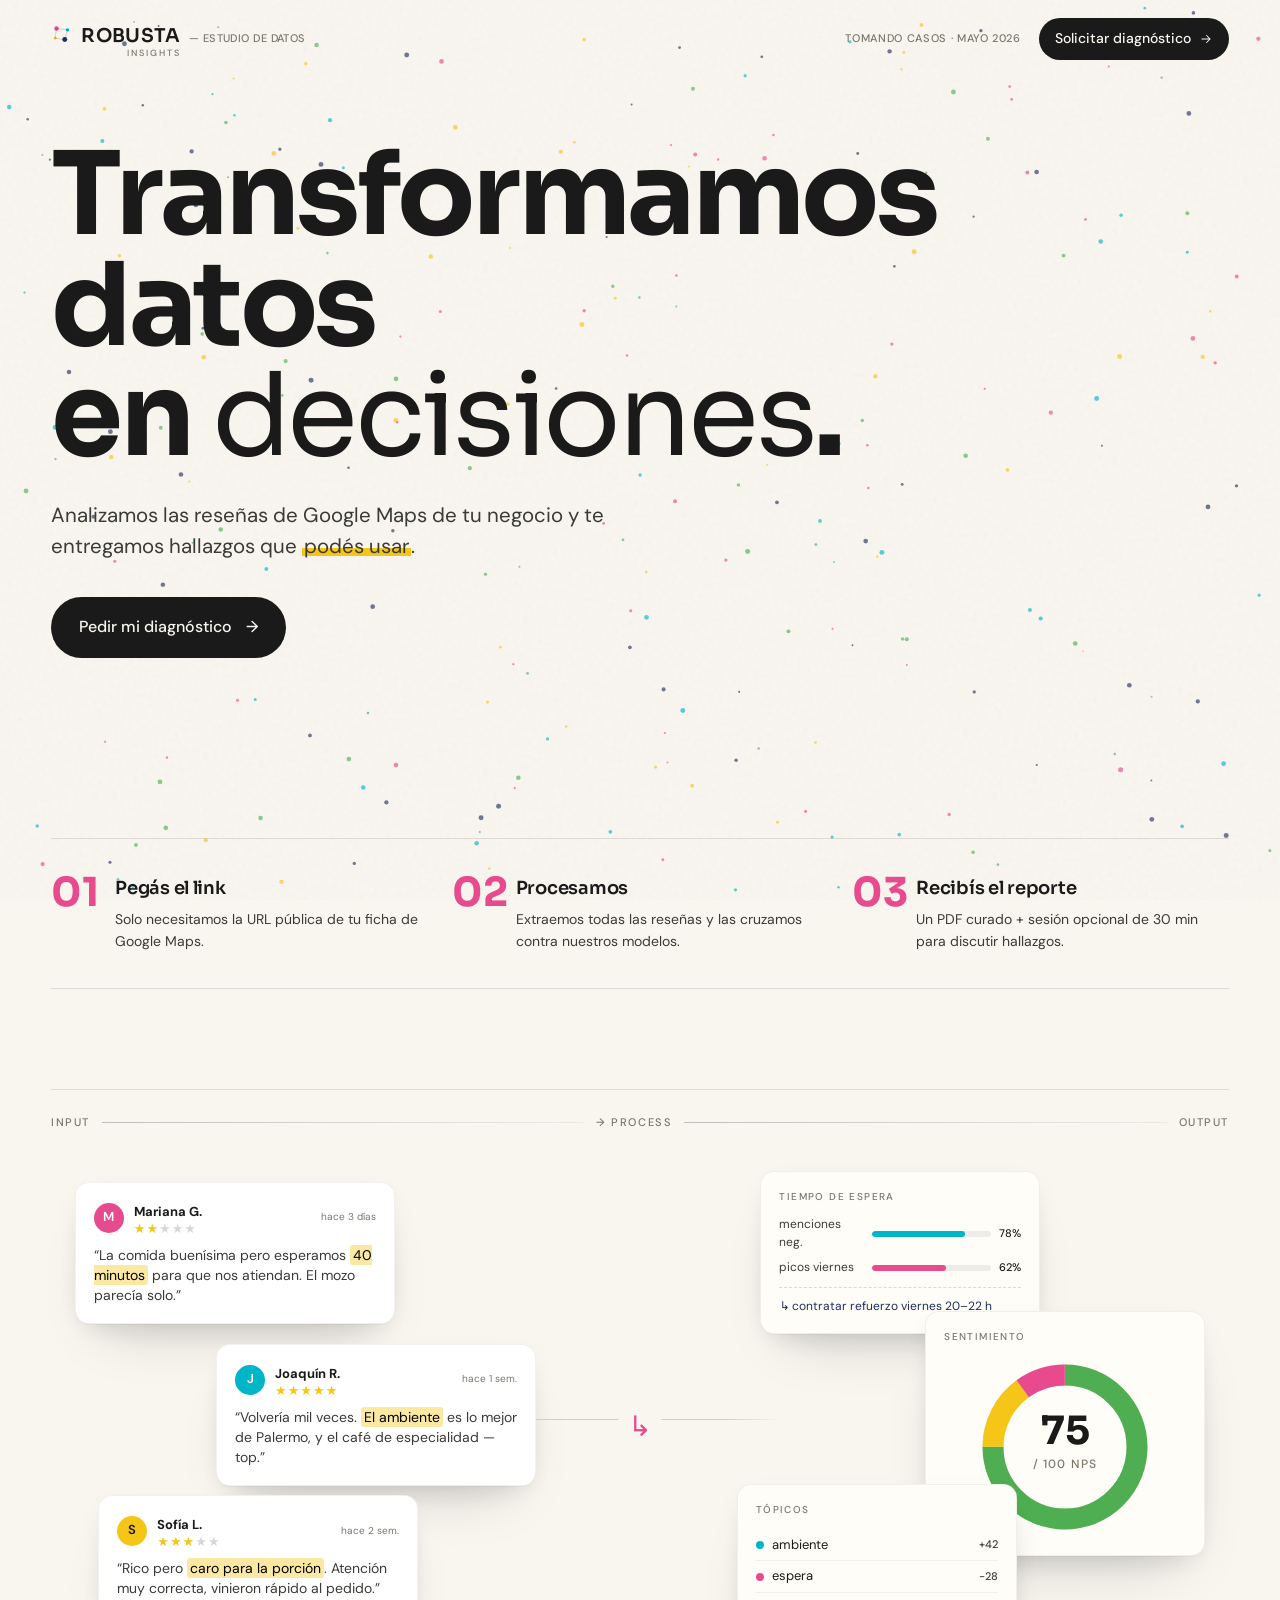
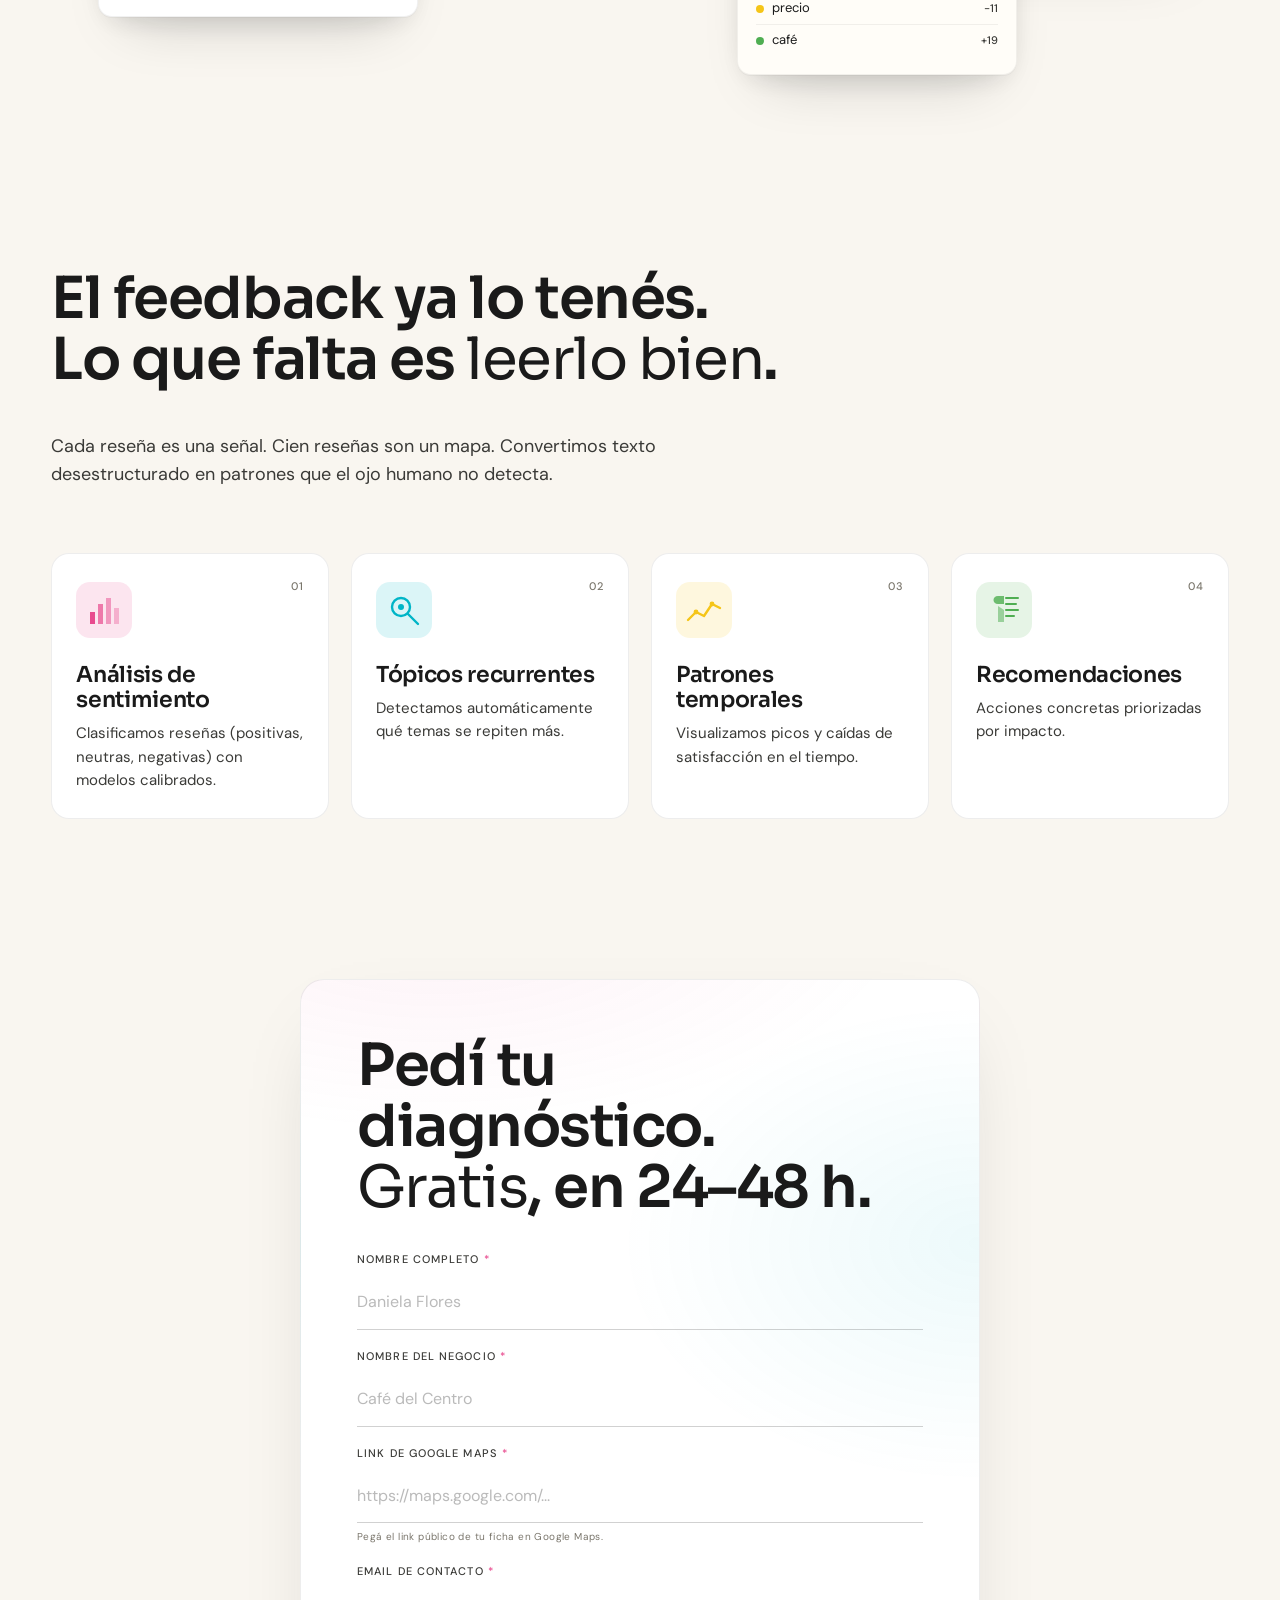
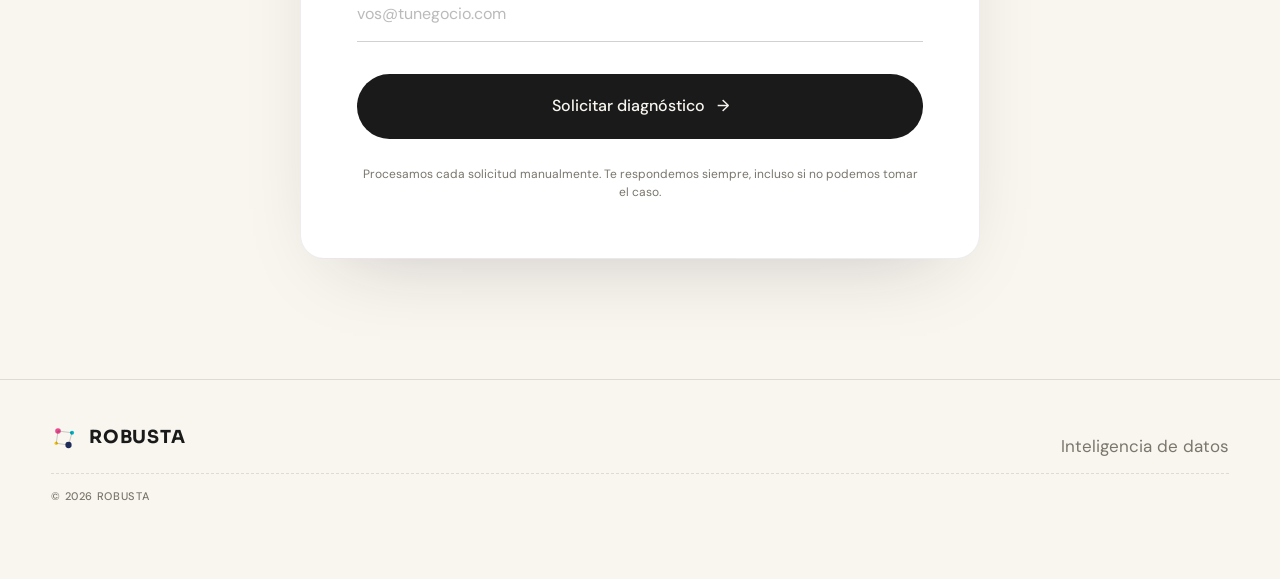
==== index.html @ 54efc69a "Initial commit: ROBUSTA Insights landing page" ====
<!doctype html>
<html lang="es">
<head>
<meta charset="utf-8" />
<meta name="viewport" content="width=device-width,initial-scale=1" />
<title>Diagnóstico de Reputación Digital — ROBUSTA</title>
<meta name="description" content="Analizamos las reseñas de Google Maps de tu negocio y te entregamos un diagnóstico con insights accionables en 24–48 horas." />
<link rel="preconnect" href="https://fonts.googleapis.com">
<link rel="preconnect" href="https://fonts.gstatic.com" crossorigin>
<link href="https://fonts.googleapis.com/css2?family=Sora:wght@400;600;700&family=DM+Sans:wght@400;500&display=swap" rel="stylesheet">
<link rel="stylesheet" href="styles.css" />
</head>
<body>

<canvas id="graph" aria-hidden="true"></canvas>
<div class="grain" aria-hidden="true"></div>

<header class="nav" id="nav">
  <a href="#top" class="brand" aria-label="ROBUSTA">
    <svg viewBox="0 0 32 32" width="22" height="22" aria-hidden="true">
      <circle cx="8" cy="8" r="3.2" fill="#E84A8E"/>
      <circle cx="24" cy="10" r="2.4" fill="#00B5C7"/>
      <circle cx="20" cy="24" r="3.6" fill="#1F2D5C"/>
      <circle cx="6" cy="22" r="2" fill="#F5C518"/>
      <path d="M8 8 L24 10 L20 24 L6 22 Z" stroke="#1A1A1A" stroke-width=".6" fill="none" opacity=".4"/>
    </svg>
    <span class="brand-name">
      ROBUSTA
      <small class="brand-sub">Insights</small>
    </span>
    <em>— estudio de datos</em>
  </a>
  <nav class="nav-meta">
    <span class="muted">Tomando casos · mayo 2026</span>
    <a href="#solicitar" class="cta-pill">
      Solicitar diagnóstico
      <svg width="14" height="14" viewBox="0 0 24 24" fill="none"><path d="M5 12h14M13 6l6 6-6 6" stroke="currentColor" stroke-width="1.8" stroke-linecap="round" stroke-linejoin="round"/></svg>
    </a>
  </nav>
</header>

<main id="top">

  <!-- HERO -->
  <section class="hero">
    <h1 class="display">
      Transformamos datos<br/>en <em>decisiones</em>.
    </h1>

    <p class="lede">
      Analizamos las reseñas de Google Maps de tu negocio y te entregamos
      hallazgos que <u>podés usar</u>.
    </p>

    <div class="hero-cta">
      <a href="#solicitar" class="btn-primary">
        Pedir mi diagnóstico
        <span class="arrow">→</span>
      </a>
    </div>

  </section>

  <!-- PROCESS LINE (moved up: explain simplicity first) -->
  <section class="process" id="como">
    <ol>
      <li>
        <span class="step-num">01</span>
        <h4>Pegás el link</h4>
        <p>Solo necesitamos la URL pública de tu ficha de Google Maps.</p>
      </li>
      <li>
        <span class="step-num">02</span>
        <h4>Procesamos</h4>
        <p>Extraemos todas las reseñas y las cruzamos contra nuestros modelos.</p>
      </li>
      <li>
        <span class="step-num">03</span>
        <h4>Recibís el reporte</h4>
        <p>Un PDF curado + sesión opcional de 30 min para discutir hallazgos.</p>
      </li>
    </ol>
  </section>

  <!-- Stage section (animation, now standalone) -->
  <section class="stage-section">
    <!-- Stage: reviews morphing into charts -->
    <div class="stage" aria-hidden="true">
      <div class="stage-rail">
        <span class="rail-tick">INPUT</span>
        <span class="rail-line"></span>
        <span class="rail-tick">→ PROCESS</span>
        <span class="rail-line"></span>
        <span class="rail-tick">OUTPUT</span>
      </div>

      <div class="stage-inner">
        <!-- Review cards -->
        <article class="review r1">
          <header>
            <span class="avatar" style="background:#E84A8E">M</span>
            <div>
              <strong>Mariana G.</strong>
              <div class="stars" data-rating="2">★★<span>★★★</span></div>
            </div>
            <span class="when">hace 3 días</span>
          </header>
          <p>“La comida buenísima pero esperamos <mark>40 minutos</mark> para que nos atiendan. El mozo parecía solo.”</p>
        </article>

        <article class="review r2">
          <header>
            <span class="avatar" style="background:#00B5C7">J</span>
            <div>
              <strong>Joaquín R.</strong>
              <div class="stars" data-rating="5">★★★★★</div>
            </div>
            <span class="when">hace 1 sem.</span>
          </header>
          <p>“Volvería mil veces. <mark>El ambiente</mark> es lo mejor de Palermo, y el café de especialidad — top.”</p>
        </article>

        <article class="review r3">
          <header>
            <span class="avatar" style="background:#F5C518;color:#1A1A1A">S</span>
            <div>
              <strong>Sofía L.</strong>
              <div class="stars" data-rating="3">★★★<span>★★</span></div>
            </div>
            <span class="when">hace 2 sem.</span>
          </header>
          <p>“Rico pero <mark>caro para la porción</mark>. Atención muy correcta, vinieron rápido al pedido.”</p>
        </article>

        <!-- Insight cards -->
        <article class="insight i1">
          <span class="kicker">tiempo de espera</span>
          <div class="bar-row"><span class="bar-lbl">menciones neg.</span><span class="bar"><i style="--w:78%"></i></span><span class="bar-val">78%</span></div>
          <div class="bar-row"><span class="bar-lbl">picos viernes</span><span class="bar"><i style="--w:62%;background:#E84A8E"></i></span><span class="bar-val">62%</span></div>
          <footer>↳ contratar refuerzo viernes 20–22 h</footer>
        </article>

        <article class="insight i2">
          <span class="kicker">sentimiento</span>
          <svg viewBox="0 0 120 120" class="donut">
            <circle cx="60" cy="60" r="48" fill="none" stroke="#EDE6D6" stroke-width="14"/>
            <circle cx="60" cy="60" r="48" fill="none" stroke="#4FAE52" stroke-width="14" stroke-dasharray="226 301" stroke-dashoffset="0" transform="rotate(-90 60 60)"/>
            <circle cx="60" cy="60" r="48" fill="none" stroke="#F5C518" stroke-width="14" stroke-dasharray="45 301" stroke-dashoffset="-226" transform="rotate(-90 60 60)"/>
            <circle cx="60" cy="60" r="48" fill="none" stroke="#E84A8E" stroke-width="14" stroke-dasharray="30 301" stroke-dashoffset="-271" transform="rotate(-90 60 60)"/>
            <text x="60" y="58" text-anchor="middle" class="donut-num">75</text>
            <text x="60" y="74" text-anchor="middle" class="donut-lbl">/ 100 NPS</text>
          </svg>
        </article>

        <article class="insight i3">
          <span class="kicker">tópicos</span>
          <ul class="topics">
            <li><span class="dot" style="background:#00B5C7"></span>ambiente <b>+42</b></li>
            <li><span class="dot" style="background:#E84A8E"></span>espera <b>−28</b></li>
            <li><span class="dot" style="background:#F5C518"></span>precio <b>−11</b></li>
            <li><span class="dot" style="background:#4FAE52"></span>café <b>+19</b></li>
          </ul>
        </article>
      </div>
    </div>
  </section>

  <!-- VALUE -->
  <section class="value">
    <div class="section-head">
      <h2 class="display sm geo">El feedback ya lo tenés.<br/>Lo que falta es <em>leerlo bien</em>.</h2>
      <p>
        Cada reseña es una señal. Cien reseñas son un mapa. Convertimos texto
        desestructurado en patrones que el ojo humano no detecta.
      </p>
    </div>

    <div class="cards">
      <article class="card" style="--accent:#E84A8E">
        <div class="card-icon">
          <svg viewBox="0 0 40 40" width="40" height="40"><rect x="6" y="22" width="5" height="12" fill="currentColor"/><rect x="14" y="14" width="5" height="20" fill="currentColor" opacity=".7"/><rect x="22" y="8" width="5" height="26" fill="currentColor" opacity=".5"/><rect x="30" y="18" width="5" height="16" fill="currentColor" opacity=".35"/></svg>
        </div>
        <span class="card-num">01</span>
        <h3>Análisis de sentimiento</h3>
        <p>Clasificamos reseñas (positivas, neutras, negativas) con modelos calibrados.</p>
      </article>

      <article class="card" style="--accent:#00B5C7">
        <div class="card-icon">
          <svg viewBox="0 0 40 40" width="40" height="40"><circle cx="17" cy="17" r="9" fill="none" stroke="currentColor" stroke-width="2.4"/><path d="M24 24 L34 34" stroke="currentColor" stroke-width="2.4" stroke-linecap="round"/><circle cx="17" cy="17" r="3" fill="currentColor"/></svg>
        </div>
        <span class="card-num">02</span>
        <h3>Tópicos recurrentes</h3>
        <p>Detectamos automáticamente qué temas se repiten más.</p>
      </article>

      <article class="card" style="--accent:#F5C518">
        <div class="card-icon">
          <svg viewBox="0 0 40 40" width="40" height="40"><path d="M4 30 L12 22 L20 26 L28 14 L36 18" fill="none" stroke="currentColor" stroke-width="2.4" stroke-linecap="round" stroke-linejoin="round"/><circle cx="12" cy="22" r="2.4" fill="currentColor"/><circle cx="28" cy="14" r="2.4" fill="currentColor"/></svg>
        </div>
        <span class="card-num">03</span>
        <h3>Patrones temporales</h3>
        <p>Visualizamos picos y caídas de satisfacción en el tiempo.</p>
      </article>

      <article class="card" style="--accent:#4FAE52">
        <div class="card-icon">
          <svg viewBox="0 0 40 40" width="40" height="40"><path d="M14 6 C8 6 8 14 14 14 L20 14 L20 6 Z" fill="currentColor" opacity=".8"/><path d="M14 16 L20 20 L20 32 L14 32 Z" fill="currentColor" opacity=".5"/><path d="M22 8 L34 8 M22 14 L32 14 M22 20 L34 20 M22 26 L30 26" stroke="currentColor" stroke-width="2" stroke-linecap="round"/></svg>
        </div>
        <span class="card-num">04</span>
        <h3>Recomendaciones</h3>
        <p>Acciones concretas priorizadas por impacto.</p>
      </article>
    </div>
  </section>

  <!-- FORM -->
  <section class="form-section" id="solicitar">
    <div class="form-wrap">
      <header class="form-header">
        <h2 class="display sm geo">Pedí tu diagnóstico.<br/><em>Gratis</em>, en 24–48 h.</h2>
      </header>

      <form id="lead-form" class="form" novalidate>
        <div class="field">
          <label for="nombre">Nombre completo <span>*</span></label>
          <input id="nombre" name="nombre" type="text" required autocomplete="name" placeholder="Daniela Flores" />
        </div>

        <div class="field">
          <label for="negocio">Nombre del negocio <span>*</span></label>
          <input id="negocio" name="negocio" type="text" required placeholder="Café del Centro" />
        </div>

        <div class="field">
          <label for="link">Link de Google Maps <span>*</span></label>
          <input id="link" name="link" type="url" required placeholder="https://maps.google.com/..." pattern=".*(maps\.google\.com|goo\.gl/maps|maps\.app\.goo\.gl).*" />
          <small class="hint">Pegá el link público de tu ficha en Google Maps.</small>
        </div>

        <div class="field">
          <label for="email">Email de contacto <span>*</span></label>
          <input id="email" name="email" type="email" required autocomplete="email" placeholder="vos@tunegocio.com" />
        </div>

        <button type="submit" class="btn-submit">
          <span class="btn-label">Solicitar diagnóstico</span>
          <span class="btn-spinner" aria-hidden="true"></span>
          <span class="btn-arrow">→</span>
        </button>
        <p class="form-foot">Procesamos cada solicitud manualmente. Te respondemos siempre, incluso si no podemos tomar el caso.</p>
      </form>

      <div class="form-success" hidden>
        <svg viewBox="0 0 64 64" width="56" height="56"><circle cx="32" cy="32" r="28" fill="none" stroke="#4FAE52" stroke-width="2.5"/><path d="M20 33 L29 42 L46 23" fill="none" stroke="#4FAE52" stroke-width="3" stroke-linecap="round" stroke-linejoin="round"/></svg>
        <h3>¡Listo! Recibimos tu solicitud.</h3>
        <p>Te enviaremos el reporte a <strong class="echo-email">—</strong> en 24–48 horas hábiles.</p>
      </div>
    </div>
  </section>

  <footer class="foot">
    <div class="foot-row">
      <span class="brand-foot">
        <svg viewBox="0 0 32 32" width="28" height="28" aria-hidden="true">
          <circle cx="8" cy="8" r="3.2" fill="#E84A8E"/>
          <circle cx="24" cy="10" r="2.4" fill="#00B5C7"/>
          <circle cx="20" cy="24" r="3.6" fill="#1F2D5C"/>
          <circle cx="6" cy="22" r="2" fill="#F5C518"/>
          <path d="M8 8 L24 10 L20 24 L6 22 Z" stroke="#1A1A1A" stroke-width=".6" fill="none" opacity=".4"/>
        </svg>
        <span class="brand-foot-name">ROBUSTA</span>
      </span>
      <span class="muted">Inteligencia de datos</span>
    </div>
    <div class="foot-row sub">
      <span class="muted small">© 2026 ROBUSTA</span>
    </div>
  </footer>
</main>

<script src="graph.js"></script>
<script src="app.js"></script>
</body>
</html>
---- styles.css ----
/* ──────────────────────────────────────────────────────────
   ROBUSTA — Landing
   Aesthetic: editorial dataviz, warm beige, organic nodes
   ────────────────────────────────────────────────────────── */

:root {
  --bg: #F9F6F0;
  --bg-2: #F2EDE0;
  --ink: #1A1A1A;
  --ink-soft: #3A3A37;
  --muted: #7A766C;
  --line: #1A1A1A;
  --paper: #FFFFFF;

  --c-cyan:   #00B5C7;
  --c-magenta:#E84A8E;
  --c-yellow: #F5C518;
  --c-navy:   #1F2D5C;
  --c-green:  #4FAE52;

  --font-display: "Sora", system-ui, sans-serif;
  --font-body: "DM Sans", system-ui, sans-serif;

  --max: 1320px;
  --pad: clamp(20px, 4vw, 56px);
  --r: 14px;
}

* { box-sizing: border-box; }
html, body { margin: 0; padding: 0; }
html { scroll-behavior: smooth; }

body {
  background: var(--bg);
  color: var(--ink);
  font-family: var(--font-body);
  font-size: 17px;
  line-height: 1.55;
  -webkit-font-smoothing: antialiased;
  overflow-x: hidden;
  position: relative;
}

h1, h2, h3, h4 {
  font-family: var(--font-display);
  font-weight: 600;
  letter-spacing: -.015em;
}

p, button, input, label, small {
  font-family: var(--font-body);
}

/* canvas behind everything */
#graph {
  position: fixed; inset: 0;
  width: 100%; height: 100%;
  z-index: 0;
  pointer-events: none;
}

/* subtle paper grain */
.grain {
  position: fixed; inset: 0;
  pointer-events: none;
  z-index: 1;
  opacity: .055;
  mix-blend-mode: multiply;
  background-image: url("data:image/svg+xml;utf8,<svg viewBox='0 0 200 200' xmlns='http://www.w3.org/2000/svg'><filter id='n'><feTurbulence type='fractalNoise' baseFrequency='.9' numOctaves='2' stitchTiles='stitch'/></filter><rect width='100%25' height='100%25' filter='url(%23n)'/></svg>");
}

main { position: relative; z-index: 2; }

::selection { background: var(--c-yellow); color: var(--ink); }

/* ── NAV ─────────────────────────────────────────────── */
.nav {
  position: fixed; top: 0; left: 0; right: 0;
  z-index: 50;
  padding: 18px var(--pad);
  display: flex; align-items: center; justify-content: space-between;
  gap: 24px;
  transition: background .35s ease, backdrop-filter .35s ease, border-color .35s ease;
  border-bottom: 1px solid transparent;
}
.nav.scrolled {
  background: rgba(249, 246, 240, .72);
  backdrop-filter: blur(14px) saturate(140%);
  -webkit-backdrop-filter: blur(14px) saturate(140%);
  border-bottom-color: rgba(26,26,26,.08);
}
.brand {
  display: inline-flex; align-items: baseline; gap: 8px;
  text-decoration: none; color: var(--ink);
  font-family: var(--font-display);
  font-weight: 600;
  font-size: 19px;
  letter-spacing: .02em;
}
.brand svg { transform: translateY(3px); }
.brand-name {
  display: inline-flex;
  flex-direction: column;
  align-items: flex-end;
  line-height: 1;
}
.brand-sub {
  font-family: var(--font-body);
  font-weight: 500;
  font-size: 9px;
  letter-spacing: .22em;
  text-transform: uppercase;
  color: var(--muted);
  margin-top: 3px;
}
.brand em {
  font-family: var(--font-body);
  font-style: normal;
  font-weight: 500;
  font-size: 11px;
  color: var(--muted);
  letter-spacing: .04em;
  text-transform: uppercase;
}
.brand em { display: none; }
@media (min-width: 720px) { .brand em { display: inline; } }

.nav-meta { display: inline-flex; align-items: center; gap: 18px; }
.nav-meta .muted { font-family: var(--font-body); font-weight: 500; font-size: 11px; letter-spacing: .06em; text-transform: uppercase; color: var(--muted); }
.dot-live {
  display: inline-block; width: 7px; height: 7px; border-radius: 50%;
  background: var(--c-green);
  box-shadow: 0 0 0 0 rgba(79,174,82,.6);
  animation: pulse 2.2s ease-out infinite;
}
@keyframes pulse {
  0% { box-shadow: 0 0 0 0 rgba(79,174,82,.55); }
  70% { box-shadow: 0 0 0 8px rgba(79,174,82,0); }
  100% { box-shadow: 0 0 0 0 rgba(79,174,82,0); }
}
.nav-meta .muted:not(.small) { display: none; }
@media (min-width: 880px) { .nav-meta .muted:not(.small) { display: inline; } }

.cta-pill {
  display: inline-flex; align-items: center; gap: 8px;
  background: var(--ink);
  color: var(--bg);
  text-decoration: none;
  padding: 10px 16px;
  border-radius: 999px;
  font-size: 14px;
  font-weight: 500;
  transition: transform .2s ease, background .2s ease;
}
.cta-pill:hover { background: var(--c-navy); transform: translateY(-1px); }

/* ── HERO ────────────────────────────────────────────── */
.hero {
  max-width: var(--max);
  margin: 0 auto;
  padding: 140px var(--pad) 60px;
  position: relative;
}
.hero-meta {
  display: flex; flex-wrap: wrap; gap: 10px;
  margin-bottom: 36px;
}
.tag {
  font-family: var(--font-body);
  font-weight: 500;
  font-size: 11px;
  letter-spacing: .08em;
  text-transform: uppercase;
  color: var(--ink-soft);
  padding: 6px 12px;
  border: 1px solid rgba(26,26,26,.18);
  border-radius: 999px;
  background: rgba(255,255,255,.4);
  backdrop-filter: blur(4px);
}

.display {
  font-family: var(--font-display);
  font-weight: 700;
  font-size: clamp(48px, 9vw, 132px);
  line-height: .96;
  letter-spacing: -.03em;
  margin: 0 0 28px;
}
.display em {
  font-style: normal;
  font-weight: 400;
  color: var(--ink);
}
.display.sm {
  font-size: clamp(32px, 4.6vw, 58px);
  font-weight: 600;
  line-height: 1.05;
  letter-spacing: -.025em;
  margin-bottom: 24px;
}
/* Legacy alias — same as .display.sm */
.display.geo {
  font-family: var(--font-display);
  font-weight: 600;
}

.word-wrap {
  position: relative;
  display: inline-block;
  vertical-align: baseline;
}
.word-wrap .strike {
  position: absolute;
  top: 0; left: 0;
  white-space: nowrap;
  color: var(--muted);
  font-style: italic;
  opacity: 0;
  animation: strikeIn 1s .6s cubic-bezier(.2,.7,.2,1) forwards;
}
.word-wrap .strike::after {
  content: "";
  position: absolute;
  left: 0; right: 0;
  top: 55%;
  height: 4px;
  background: var(--c-magenta);
  transform: scaleX(0);
  transform-origin: left center;
  animation: strikeBar 0.55s 1.4s cubic-bezier(.7,0,.3,1) forwards;
}
.word-wrap .replace {
  opacity: 0;
  display: inline-block;
  transform: translateY(.2em);
  animation: replaceIn .7s 2s cubic-bezier(.2,.7,.2,1) forwards;
  color: var(--ink);
  font-weight: 500;
}
@keyframes strikeIn { to { opacity: 1; } }
@keyframes strikeBar { to { transform: scaleX(1); } }
@keyframes replaceIn { to { opacity: 1; transform: translateY(0); } }

.lede {
  max-width: 620px;
  font-size: clamp(17px, 1.6vw, 21px);
  color: var(--ink-soft);
  margin: 0 0 36px;
  line-height: 1.5;
}
.lede u {
  text-decoration: none;
  background-image: linear-gradient(120deg, var(--c-yellow), var(--c-yellow));
  background-size: 100% 8px;
  background-repeat: no-repeat;
  background-position: 0 88%;
  padding: 0 2px;
}

.hero-cta {
  display: flex; gap: 14px; flex-wrap: wrap;
  margin-bottom: 80px;
}
.btn-primary {
  display: inline-flex; align-items: center; gap: 14px;
  background: var(--ink);
  color: var(--bg);
  padding: 18px 28px;
  border-radius: 999px;
  font-size: 16px;
  font-weight: 500;
  text-decoration: none;
  transition: background .25s ease, transform .25s ease;
  position: relative;
  overflow: hidden;
  isolation: isolate;
}
.btn-primary::before {
  content: "";
  position: absolute; inset: 0;
  background: linear-gradient(120deg, var(--c-navy) 0%, var(--c-magenta) 100%);
  opacity: 0;
  transition: opacity .3s ease;
  z-index: -1;
}
.btn-primary:hover { transform: translateY(-2px); }
.btn-primary:hover::before { opacity: 1; }
.btn-primary .arrow { transition: transform .25s ease; }
.btn-primary:hover .arrow { transform: translateX(4px); }

.btn-ghost {
  display: inline-flex; align-items: center;
  padding: 18px 22px;
  border-radius: 999px;
  border: 1px solid rgba(26,26,26,.2);
  text-decoration: none;
  color: var(--ink);
  font-size: 16px;
  transition: background .2s ease, border-color .2s ease;
}
.btn-ghost:hover { background: rgba(26,26,26,.04); border-color: var(--ink); }

/* ── STAGE: reviews → insights ───────────────────────── */
.stage-section {
  max-width: var(--max);
  margin: 0 auto;
  padding: 40px var(--pad) 60px;
}
.stage {
  position: relative;
  border-top: 1px solid rgba(26,26,26,.12);
  padding-top: 24px;
}
.stage-rail {
  display: flex; align-items: center; gap: 12px;
  font-family: var(--font-body);
  font-weight: 500;
  font-size: 11px;
  letter-spacing: .14em;
  text-transform: uppercase;
  color: var(--muted);
  margin-bottom: 18px;
}
.rail-line {
  flex: 1; height: 1px;
  background: linear-gradient(90deg, rgba(26,26,26,.25), rgba(26,26,26,.05));
}
.stage-inner {
  position: relative;
  height: clamp(380px, 46vw, 540px);
}

.review, .insight {
  position: absolute;
  background: var(--paper);
  border-radius: var(--r);
  padding: 18px;
  box-shadow:
    0 1px 0 rgba(26,26,26,.04),
    0 10px 30px -12px rgba(26,26,26,.18),
    0 30px 60px -30px rgba(26,26,26,.22);
  width: clamp(240px, 26vw, 320px);
  font-size: 14px;
  line-height: 1.45;
  border: 1px solid rgba(26,26,26,.06);
  animation: floaty 7s ease-in-out infinite;
}

@keyframes floaty {
  0%, 100% { transform: translateY(0) rotate(var(--rot, 0deg)); }
  50% { transform: translateY(-8px) rotate(var(--rot, 0deg)); }
}

.review header {
  display: flex; align-items: center; gap: 10px;
  margin-bottom: 10px;
}
.review .avatar {
  width: 30px; height: 30px; border-radius: 50%;
  color: #fff;
  display: inline-flex; align-items: center; justify-content: center;
  font-weight: 600; font-size: 13px;
}
.review strong { font-size: 13px; }
.review .stars { color: var(--c-yellow); font-size: 13px; letter-spacing: 1px; line-height: 1; }
.review .stars span { color: rgba(26,26,26,.18); }
.review .when { margin-left: auto; font-family: var(--font-body); font-size: 10px; color: var(--muted); }
.review p { margin: 0; color: var(--ink-soft); }
.review mark { background: rgba(245,197,24,.4); padding: 1px 3px; border-radius: 3px; }

.r1 { top: 6%; left: 2%; --rot: -3deg; animation-delay: -1s; }
.r2 { top: 36%; left: 14%; --rot: 2deg; animation-delay: -3s; }
.r3 { top: 64%; left: 4%; --rot: -1.5deg; animation-delay: -5s; }

.insight {
  background: #FFFDF8;
  width: clamp(220px, 22vw, 280px);
}
.insight .kicker {
  display: block;
  font-family: var(--font-body);
  font-weight: 500;
  font-size: 10px;
  letter-spacing: .14em;
  text-transform: uppercase;
  color: var(--muted);
  margin-bottom: 12px;
}
.bar-row {
  display: grid;
  grid-template-columns: 1fr 1.4fr auto;
  align-items: center;
  gap: 8px;
  font-size: 12px;
  margin-bottom: 8px;
}
.bar-lbl { color: var(--ink-soft); }
.bar { height: 6px; background: rgba(26,26,26,.07); border-radius: 99px; position: relative; overflow: hidden; }
.bar i { display: block; height: 100%; width: var(--w); background: var(--c-cyan); border-radius: 99px; animation: barIn 1.4s cubic-bezier(.2,.7,.2,1) forwards; transform-origin: left; transform: scaleX(0); }
@keyframes barIn { to { transform: scaleX(1); } }
.bar-val { font-family: var(--font-body); font-weight: 500; font-size: 11px; }
.insight footer {
  margin-top: 10px;
  font-size: 12px;
  color: var(--c-navy);
  padding-top: 10px;
  border-top: 1px dashed rgba(26,26,26,.15);
}

.donut { width: 100%; height: auto; max-width: 180px; display: block; margin: 0 auto; }
.donut-num { font-family: var(--font-display); font-size: 26px; font-weight: 700; fill: var(--ink); }
.donut-lbl { font-family: var(--font-body); font-weight: 500; font-size: 8px; letter-spacing: .1em; fill: var(--muted); text-transform: uppercase; }

.topics { list-style: none; padding: 0; margin: 0; }
.topics li {
  display: flex; align-items: center; gap: 8px;
  padding: 6px 0;
  font-size: 13px;
  border-bottom: 1px solid rgba(26,26,26,.06);
}
.topics li:last-child { border-bottom: 0; }
.topics .dot { width: 8px; height: 8px; border-radius: 50%; flex-shrink: 0; }
.topics b { margin-left: auto; font-family: var(--font-body); font-size: 11px; color: var(--ink-soft); font-weight: 500; }

.i1 { top: 4%; right: 16%; --rot: 2deg; animation-delay: -2s; }
.i2 { top: 30%; right: 2%; --rot: -2deg; animation-delay: -4s; }
.i3 { top: 62%; right: 18%; --rot: 1deg; animation-delay: -6s; }

/* connector arrow from reviews to insights (decorative) */
.stage-inner::before {
  content: "";
  position: absolute;
  top: 50%; left: 38%; right: 38%;
  height: 1px;
  background:
    linear-gradient(90deg,
      transparent 0,
      rgba(26,26,26,.18) 20%,
      rgba(26,26,26,.18) 80%,
      transparent 100%);
  pointer-events: none;
}
.stage-inner::after {
  content: "↳";
  position: absolute;
  top: calc(50% - 14px);
  left: 50%;
  transform: translateX(-50%);
  font-family: var(--font-display);
  font-size: 28px;
  color: var(--c-magenta);
  background: var(--bg);
  padding: 0 10px;
}

@media (max-width: 820px) {
  .stage-inner { height: auto; display: grid; grid-template-columns: 1fr 1fr; gap: 14px; }
  .review, .insight { position: relative; top: auto; left: auto; right: auto; --rot: 0deg; width: 100%; animation: none; }
  .stage-inner::before, .stage-inner::after { display: none; }
}

/* ── VALUE SECTION ───────────────────────────────────── */
.value {
  max-width: var(--max);
  margin: 0 auto;
  padding: 120px var(--pad) 60px;
}
.section-head {
  display: flex;
  flex-direction: column;
  gap: 18px;
  margin-bottom: 64px;
  max-width: 760px;
}
.section-head p {
  font-size: 18px;
  color: var(--ink-soft);
  max-width: 620px;
  margin: 0;
}

.cards {
  display: grid;
  gap: 22px;
  grid-template-columns: repeat(auto-fit, minmax(240px, 1fr));
}
.card {
  position: relative;
  background: var(--paper);
  border: 1px solid rgba(26,26,26,.08);
  border-radius: 18px;
  padding: 28px 24px 26px;
  transition: transform .35s cubic-bezier(.2,.7,.2,1), box-shadow .35s ease;
  overflow: hidden;
  opacity: 0;
  transform: translateY(20px);
}
.card.in {
  opacity: 1;
  transform: translateY(0);
  transition: opacity .8s ease, transform .8s cubic-bezier(.2,.7,.2,1), box-shadow .35s ease;
}
.card:hover {
  transform: translateY(-6px);
  box-shadow: 0 30px 60px -30px rgba(26,26,26,.25);
}
.card::before {
  content: "";
  position: absolute;
  top: 0; left: 0; right: 0;
  height: 3px;
  background: var(--accent);
  transform: scaleX(0);
  transform-origin: left;
  transition: transform .4s cubic-bezier(.2,.7,.2,1);
}
.card:hover::before { transform: scaleX(1); }
.card-icon {
  width: 56px; height: 56px;
  display: inline-flex; align-items: center; justify-content: center;
  background: color-mix(in srgb, var(--accent) 14%, transparent);
  color: var(--accent);
  border-radius: 14px;
  margin-bottom: 24px;
}
.card-num {
  position: absolute;
  top: 24px; right: 24px;
  font-family: var(--font-body);
  font-weight: 500;
  font-size: 11px;
  color: var(--muted);
  letter-spacing: .08em;
}
.card h3 {
  font-family: var(--font-display);
  font-weight: 600;
  font-size: 22px;
  line-height: 1.15;
  margin: 0 0 10px;
  letter-spacing: -.015em;
}
.card p { margin: 0; color: var(--ink-soft); font-size: 15px; }

/* ── PROCESS LINE ────────────────────────────────────── */
.process {
  max-width: var(--max);
  margin: 0 auto;
  padding: 40px var(--pad) 60px;
}
.process ol {
  list-style: none;
  padding: 0;
  margin: 0;
  display: grid;
  gap: 24px;
  grid-template-columns: repeat(auto-fit, minmax(240px, 1fr));
  border-top: 1px solid rgba(26,26,26,.12);
  border-bottom: 1px solid rgba(26,26,26,.12);
  padding: 36px 0;
}
.process li { position: relative; padding-left: 64px; }
.process .step-num {
  position: absolute; top: -2px; left: 0;
  font-family: var(--font-display);
  font-size: 40px;
  line-height: 1;
  color: var(--c-magenta);
  font-style: normal;
  font-weight: 700;
}
.process h4 {
  font-family: var(--font-display);
  font-weight: 600;
  font-size: 18px;
  margin: 0 0 6px;
}
.process p { margin: 0; color: var(--ink-soft); font-size: 14px; }

/* ── FORM ────────────────────────────────────────────── */
.form-section {
  max-width: var(--max);
  margin: 0 auto;
  padding: 100px var(--pad) 80px;
}
.form-wrap {
  position: relative;
  max-width: 680px;
  margin: 0 auto;
  background:
    radial-gradient(800px 400px at 20% -10%, rgba(232,74,142,.08), transparent 60%),
    radial-gradient(600px 400px at 100% 30%, rgba(0,181,199,.07), transparent 60%),
    var(--paper);
  padding: clamp(28px, 5vw, 56px);
  border-radius: 24px;
  border: 1px solid rgba(26,26,26,.08);
  box-shadow: 0 30px 80px -40px rgba(26,26,26,.25);
}
.form-header { margin-bottom: 32px; text-align: left; }
.form-header h2 { margin: 0; }

.form { display: flex; flex-direction: column; gap: 18px; }
.field { display: flex; flex-direction: column; }
.field label {
  font-family: var(--font-body);
  font-weight: 500;
  font-size: 11px;
  letter-spacing: .1em;
  text-transform: uppercase;
  color: var(--ink-soft);
  margin-bottom: 8px;
}
.field label span { color: var(--c-magenta); }
.field input {
  width: 100%;
  font: inherit;
  font-size: 16px;
  padding: 14px 0;
  background: transparent;
  border: 0;
  border-bottom: 1px solid rgba(26,26,26,.2);
  color: var(--ink);
  outline: none;
  transition: border-color .2s ease;
}
.field input::placeholder { color: rgba(26,26,26,.3); }
.field input:focus { border-bottom-color: var(--ink); }
.field input:invalid:not(:placeholder-shown) { border-bottom-color: var(--c-magenta); }
.hint { font-family: var(--font-body); font-size: 10px; color: var(--muted); margin-top: 6px; letter-spacing: .04em; }

.btn-submit {
  position: relative;
  margin-top: 14px;
  display: inline-flex; align-items: center; justify-content: center;
  gap: 12px;
  background: var(--ink);
  color: var(--bg);
  border: 0;
  font: inherit;
  font-size: 16px;
  font-weight: 500;
  padding: 20px 28px;
  border-radius: 999px;
  cursor: pointer;
  overflow: hidden;
  transition: background .2s ease, transform .2s ease;
  isolation: isolate;
}
.btn-submit::before {
  content: "";
  position: absolute; inset: 0;
  background: linear-gradient(120deg, var(--c-navy), var(--c-magenta));
  opacity: 0;
  transition: opacity .3s ease;
  z-index: -1;
}
.btn-submit:hover { transform: translateY(-1px); }
.btn-submit:hover::before { opacity: 1; }
.btn-submit .btn-spinner {
  display: none;
  width: 16px; height: 16px;
  border: 2px solid rgba(255,255,255,.3);
  border-top-color: #fff;
  border-radius: 50%;
  animation: spin .8s linear infinite;
}
.btn-submit.loading .btn-spinner { display: inline-block; }
.btn-submit.loading .btn-arrow { display: none; }
.btn-submit.loading { pointer-events: none; opacity: .85; }
@keyframes spin { to { transform: rotate(360deg); } }

.form-foot { font-size: 12px; color: var(--muted); margin: 8px 0 0; text-align: center; }

.form-success {
  grid-column: 1 / -1;
  text-align: center;
  padding: 40px 20px;
}
.form-success svg { margin-bottom: 14px; }
.form-success h3 {
  font-family: var(--font-display);
  font-weight: 600;
  font-size: clamp(26px, 3vw, 38px);
  margin: 0 0 10px;
}
.form-success p { color: var(--ink-soft); }

/* ── FOOTER ──────────────────────────────────────────── */
.foot {
  max-width: var(--max);
  margin: 40px auto 0;
  padding: 30px var(--pad) 60px;
  border-top: 1px solid rgba(26,26,26,.12);
}
.foot-row {
  display: flex;
  flex-wrap: wrap;
  align-items: baseline;
  justify-content: space-between;
  gap: 16px;
  padding: 14px 0;
}
.foot-row.sub { border-top: 1px dashed rgba(26,26,26,.12); }
.brand-foot {
  display: inline-flex;
  align-items: center;
  gap: 10px;
}
.brand-foot-name {
  font-family: var(--font-display);
  font-weight: 700;
  font-size: 18px;
  letter-spacing: .04em;
}
.muted { color: var(--muted); }
.muted.small { font-family: var(--font-body); font-weight: 500; font-size: 11px; letter-spacing: .06em; text-transform: uppercase; }

/* ── REVEAL ──────────────────────────────────────────── */
.reveal { opacity: 0; transform: translateY(28px); transition: opacity .9s ease, transform .9s cubic-bezier(.2,.7,.2,1); }
.reveal.in { opacity: 1; transform: translateY(0); }

@media (prefers-reduced-motion: reduce) {
  *, *::before, *::after { animation-duration: .001ms !important; animation-iteration-count: 1 !important; transition-duration: .001ms !important; }
}
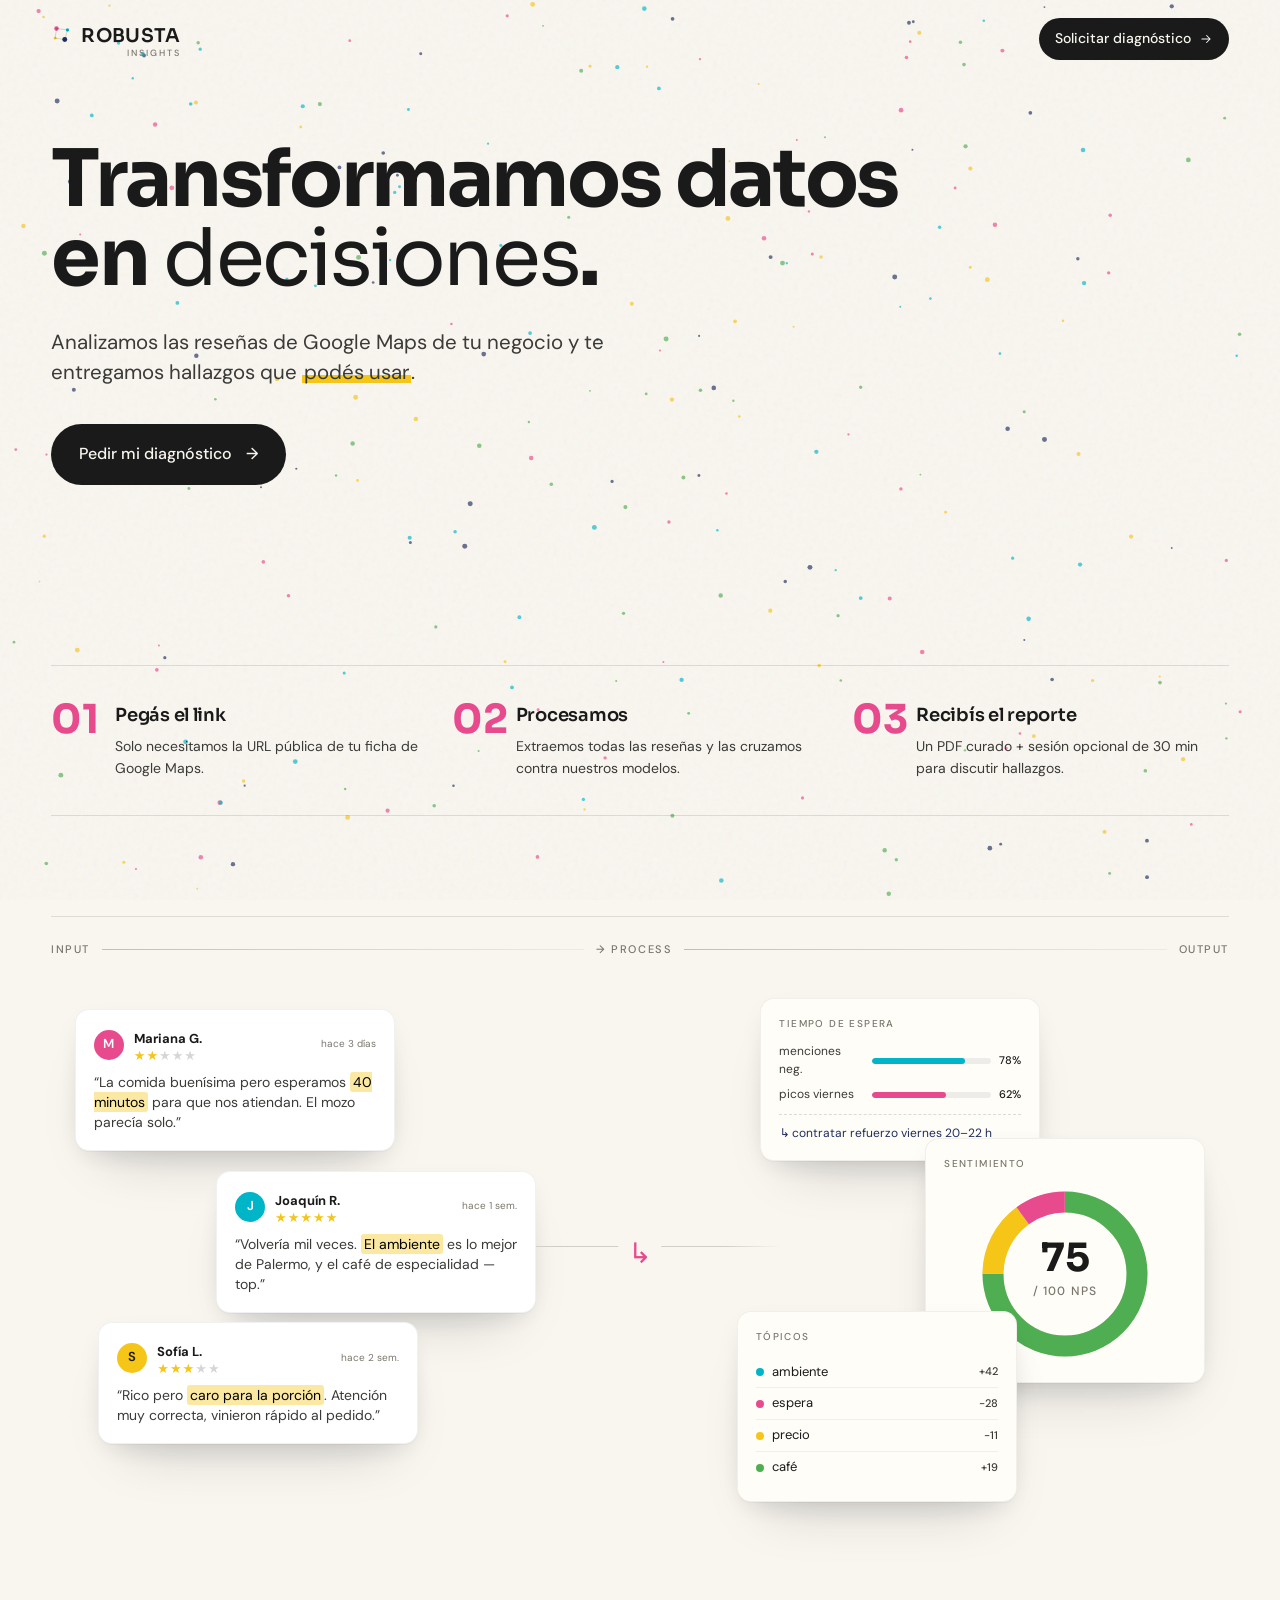
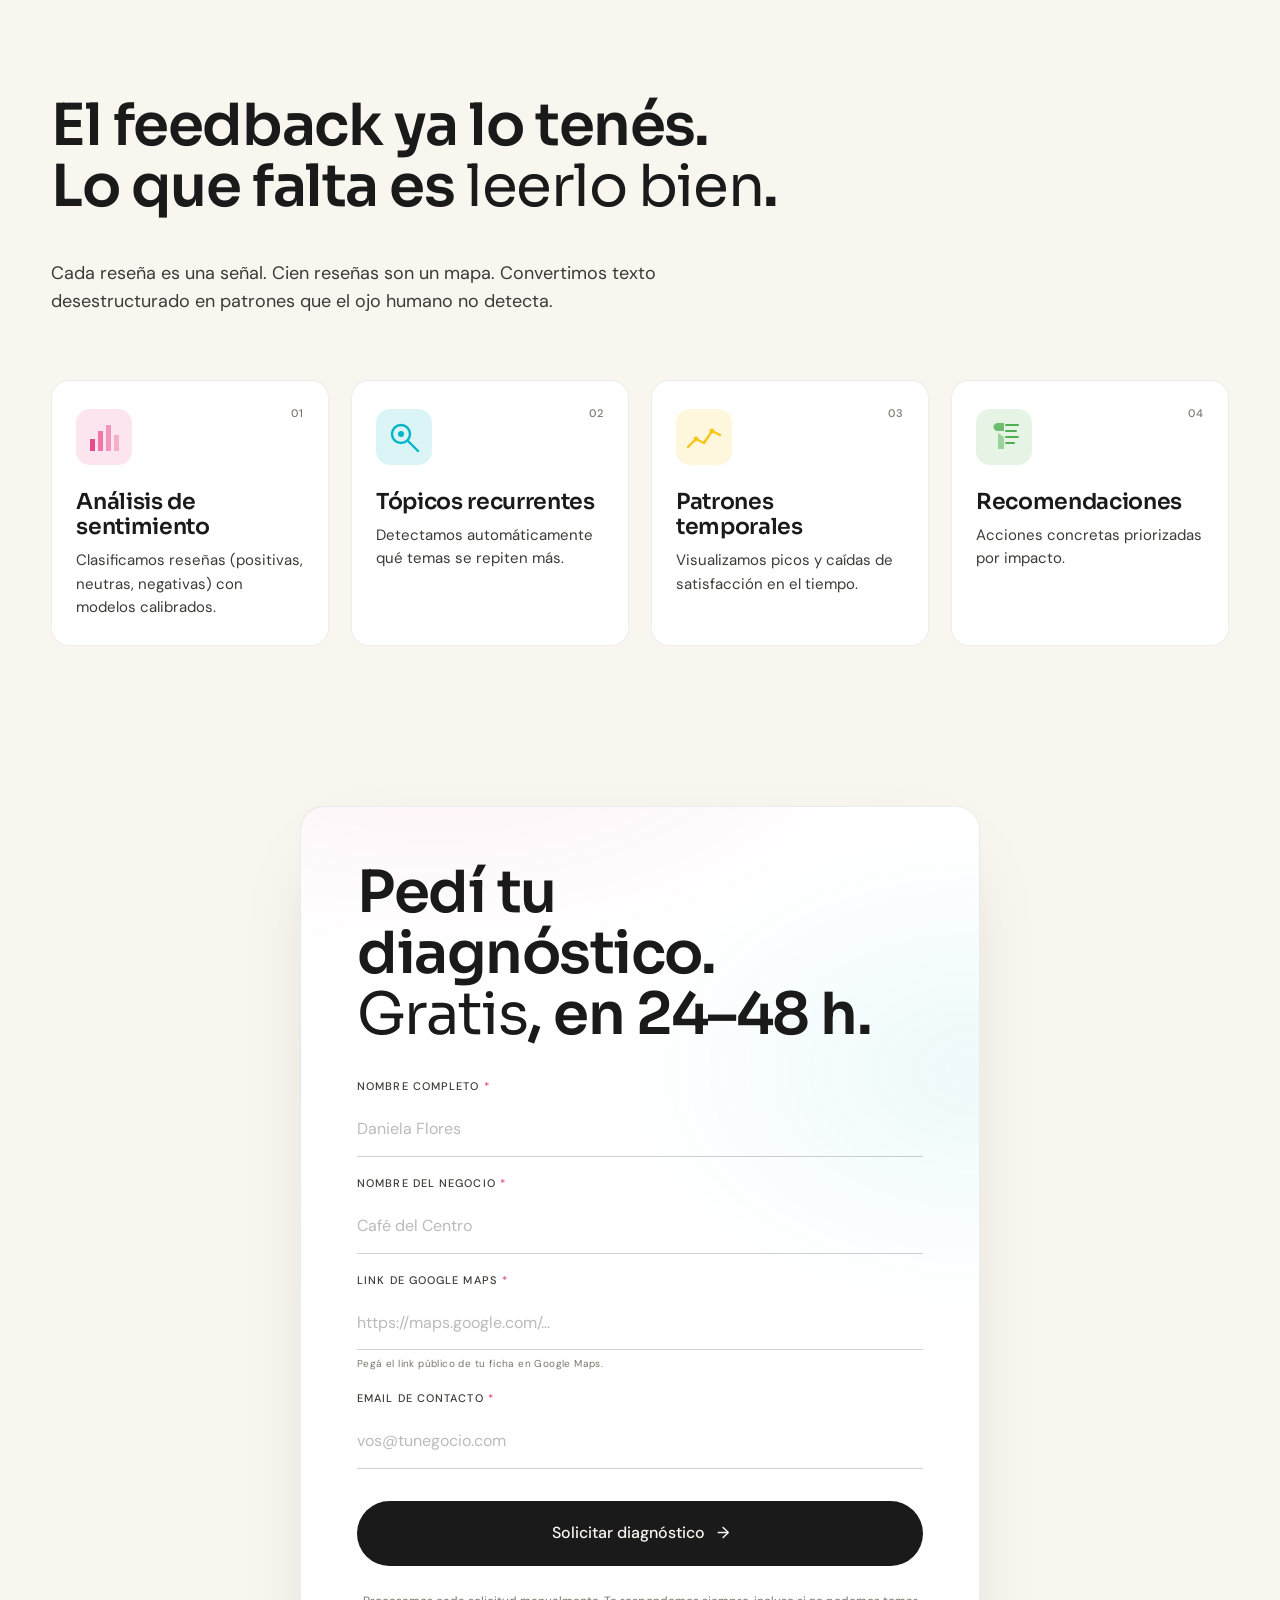
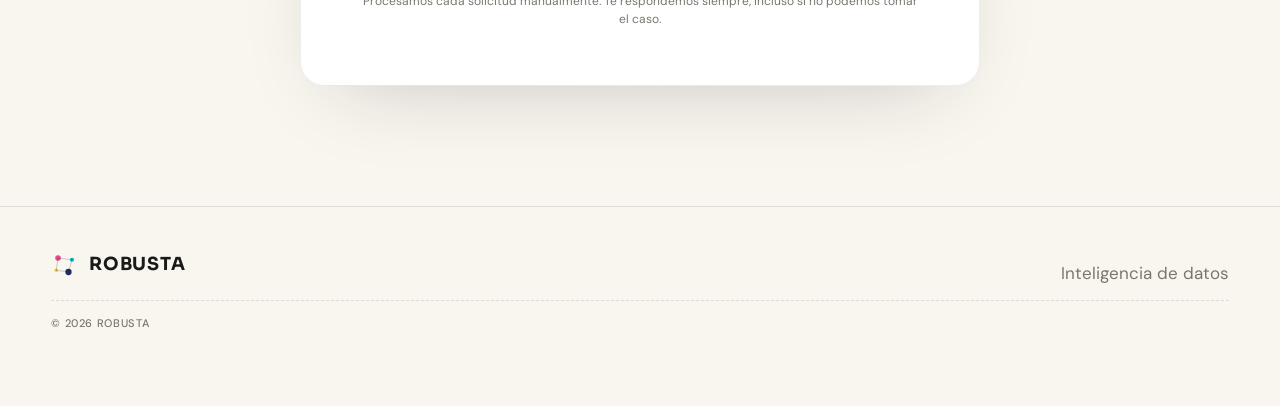
==== commit 4488e6ef: "Clean nav: remove tagline and status; reduce hero display size" ====
--- a/index.html
+++ b/index.html
@@ -28,10 +28,8 @@
       ROBUSTA
       <small class="brand-sub">Insights</small>
     </span>
-    <em>— estudio de datos</em>
   </a>
   <nav class="nav-meta">
-    <span class="muted">Tomando casos · mayo 2026</span>
     <a href="#solicitar" class="cta-pill">
       Solicitar diagnóstico
       <svg width="14" height="14" viewBox="0 0 24 24" fill="none"><path d="M5 12h14M13 6l6 6-6 6" stroke="currentColor" stroke-width="1.8" stroke-linecap="round" stroke-linejoin="round"/></svg>
--- a/styles.css
+++ b/styles.css
@@ -182,8 +182,8 @@
 .display {
   font-family: var(--font-display);
   font-weight: 700;
-  font-size: clamp(48px, 9vw, 132px);
-  line-height: .96;
+  font-size: clamp(42px, 6.2vw, 88px);
+  line-height: 1;
   letter-spacing: -.03em;
   margin: 0 0 28px;
 }
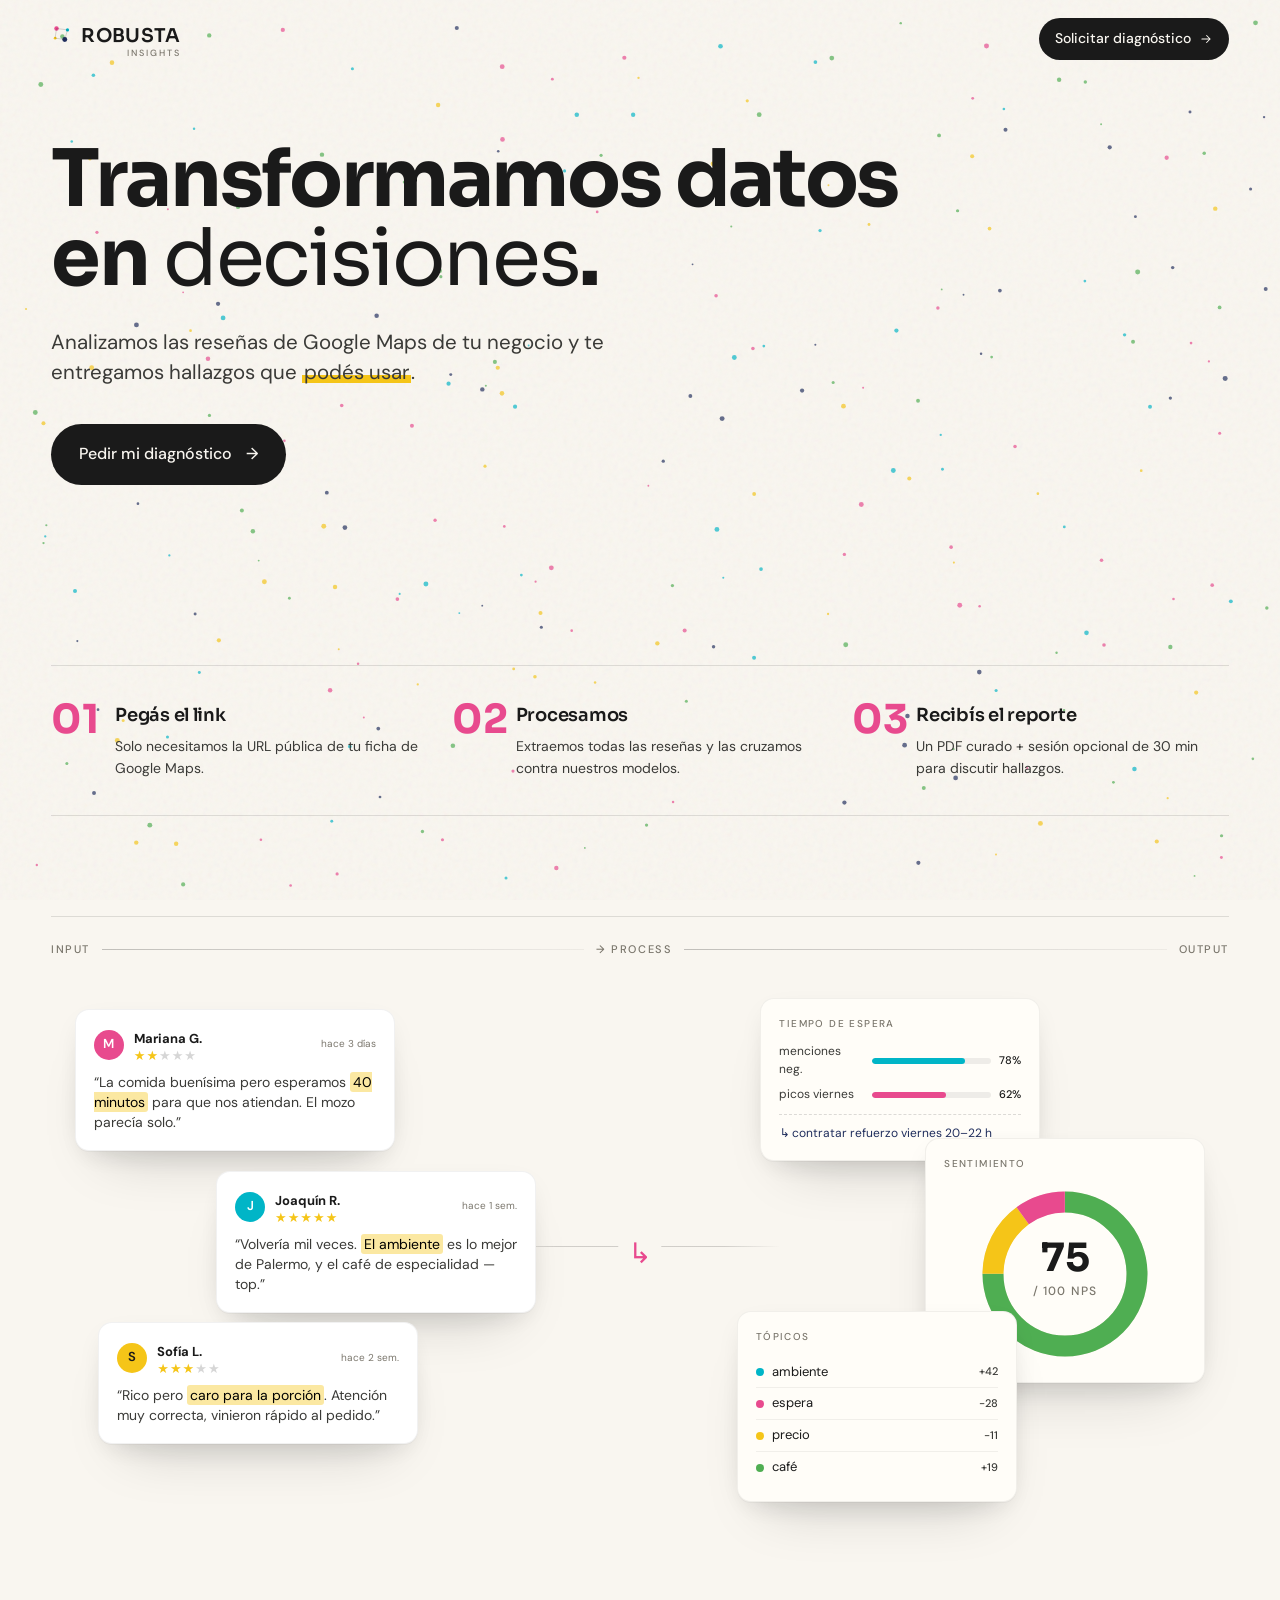
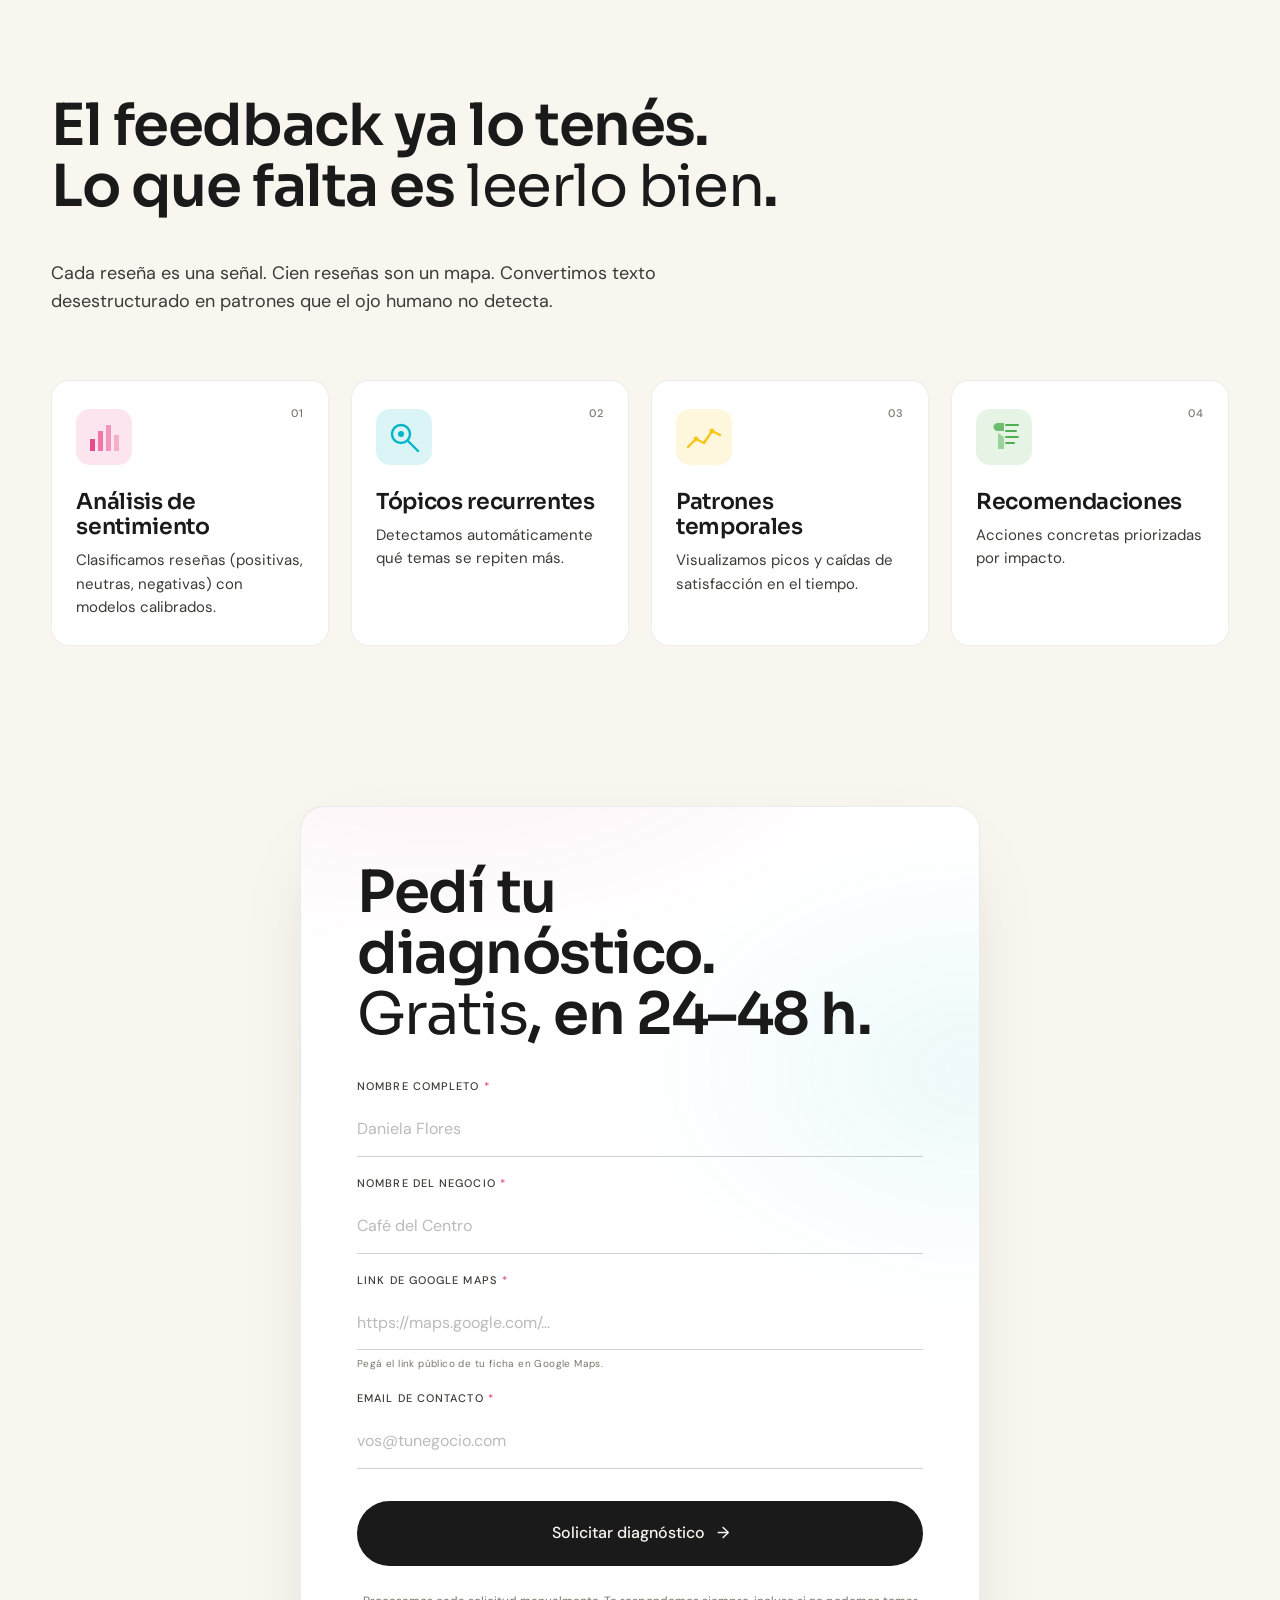
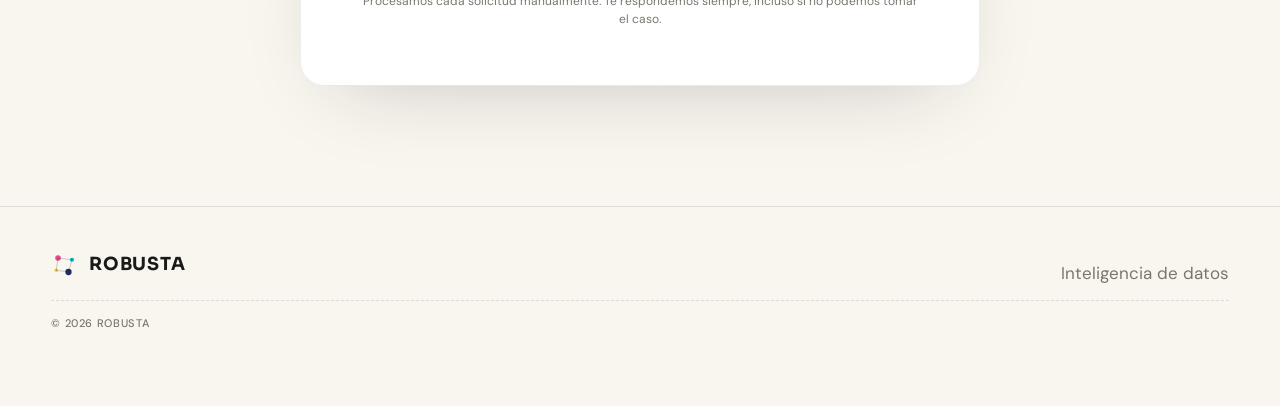
==== commit d857d8ee: "Add Open Graph image and social preview meta tags - og-image.png (1200x630) with ROBUSTA brand mark " ====
--- a/index.html
+++ b/index.html
@@ -5,6 +5,25 @@
 <meta name="viewport" content="width=device-width,initial-scale=1" />
 <title>Diagnóstico de Reputación Digital — ROBUSTA</title>
 <meta name="description" content="Analizamos las reseñas de Google Maps de tu negocio y te entregamos un diagnóstico con insights accionables en 24–48 horas." />
+
+<!-- Open Graph -->
+<meta property="og:type" content="website" />
+<meta property="og:site_name" content="ROBUSTA Insights" />
+<meta property="og:title" content="Diagnóstico de Reputación Digital — ROBUSTA" />
+<meta property="og:description" content="Analizamos las reseñas de Google Maps de tu negocio y te entregamos un diagnóstico con insights accionables en 24–48 horas." />
+<meta property="og:url" content="https://robusta.qzz.io/" />
+<meta property="og:image" content="https://robusta.qzz.io/og-image.png" />
+<meta property="og:image:width" content="1200" />
+<meta property="og:image:height" content="630" />
+<meta property="og:image:alt" content="ROBUSTA Insights — Transformamos datos en decisiones" />
+<meta property="og:locale" content="es_AR" />
+
+<!-- Twitter Card -->
+<meta name="twitter:card" content="summary_large_image" />
+<meta name="twitter:title" content="Diagnóstico de Reputación Digital — ROBUSTA" />
+<meta name="twitter:description" content="Analizamos las reseñas de Google Maps de tu negocio y te entregamos un diagnóstico con insights accionables en 24–48 horas." />
+<meta name="twitter:image" content="https://robusta.qzz.io/og-image.png" />
+
 <link rel="preconnect" href="https://fonts.googleapis.com">
 <link rel="preconnect" href="https://fonts.gstatic.com" crossorigin>
 <link href="https://fonts.googleapis.com/css2?family=Sora:wght@400;600;700&family=DM+Sans:wght@400;500&display=swap" rel="stylesheet">
--- a/styles.css
+++ b/styles.css
@@ -361,6 +361,7 @@
   color: #fff;
   display: inline-flex; align-items: center; justify-content: center;
   font-weight: 600; font-size: 13px;
+  flex-shrink: 0;
 }
 .review strong { font-size: 13px; }
 .review .stars { color: var(--c-yellow); font-size: 13px; letter-spacing: 1px; line-height: 1; }
@@ -455,9 +456,13 @@
 }
 
 @media (max-width: 820px) {
-  .stage-inner { height: auto; display: grid; grid-template-columns: 1fr 1fr; gap: 14px; }
+  .stage-inner { height: auto; display: grid; grid-template-columns: repeat(2, 1fr); gap: 14px; }
   .review, .insight { position: relative; top: auto; left: auto; right: auto; --rot: 0deg; width: 100%; animation: none; }
   .stage-inner::before, .stage-inner::after { display: none; }
+}
+@media (max-width: 560px) {
+  .stage-inner { grid-template-columns: 1fr; gap: 16px; }
+  .review p, .insight { font-size: 15px; }
 }
 
 /* ── VALUE SECTION ───────────────────────────────────── */
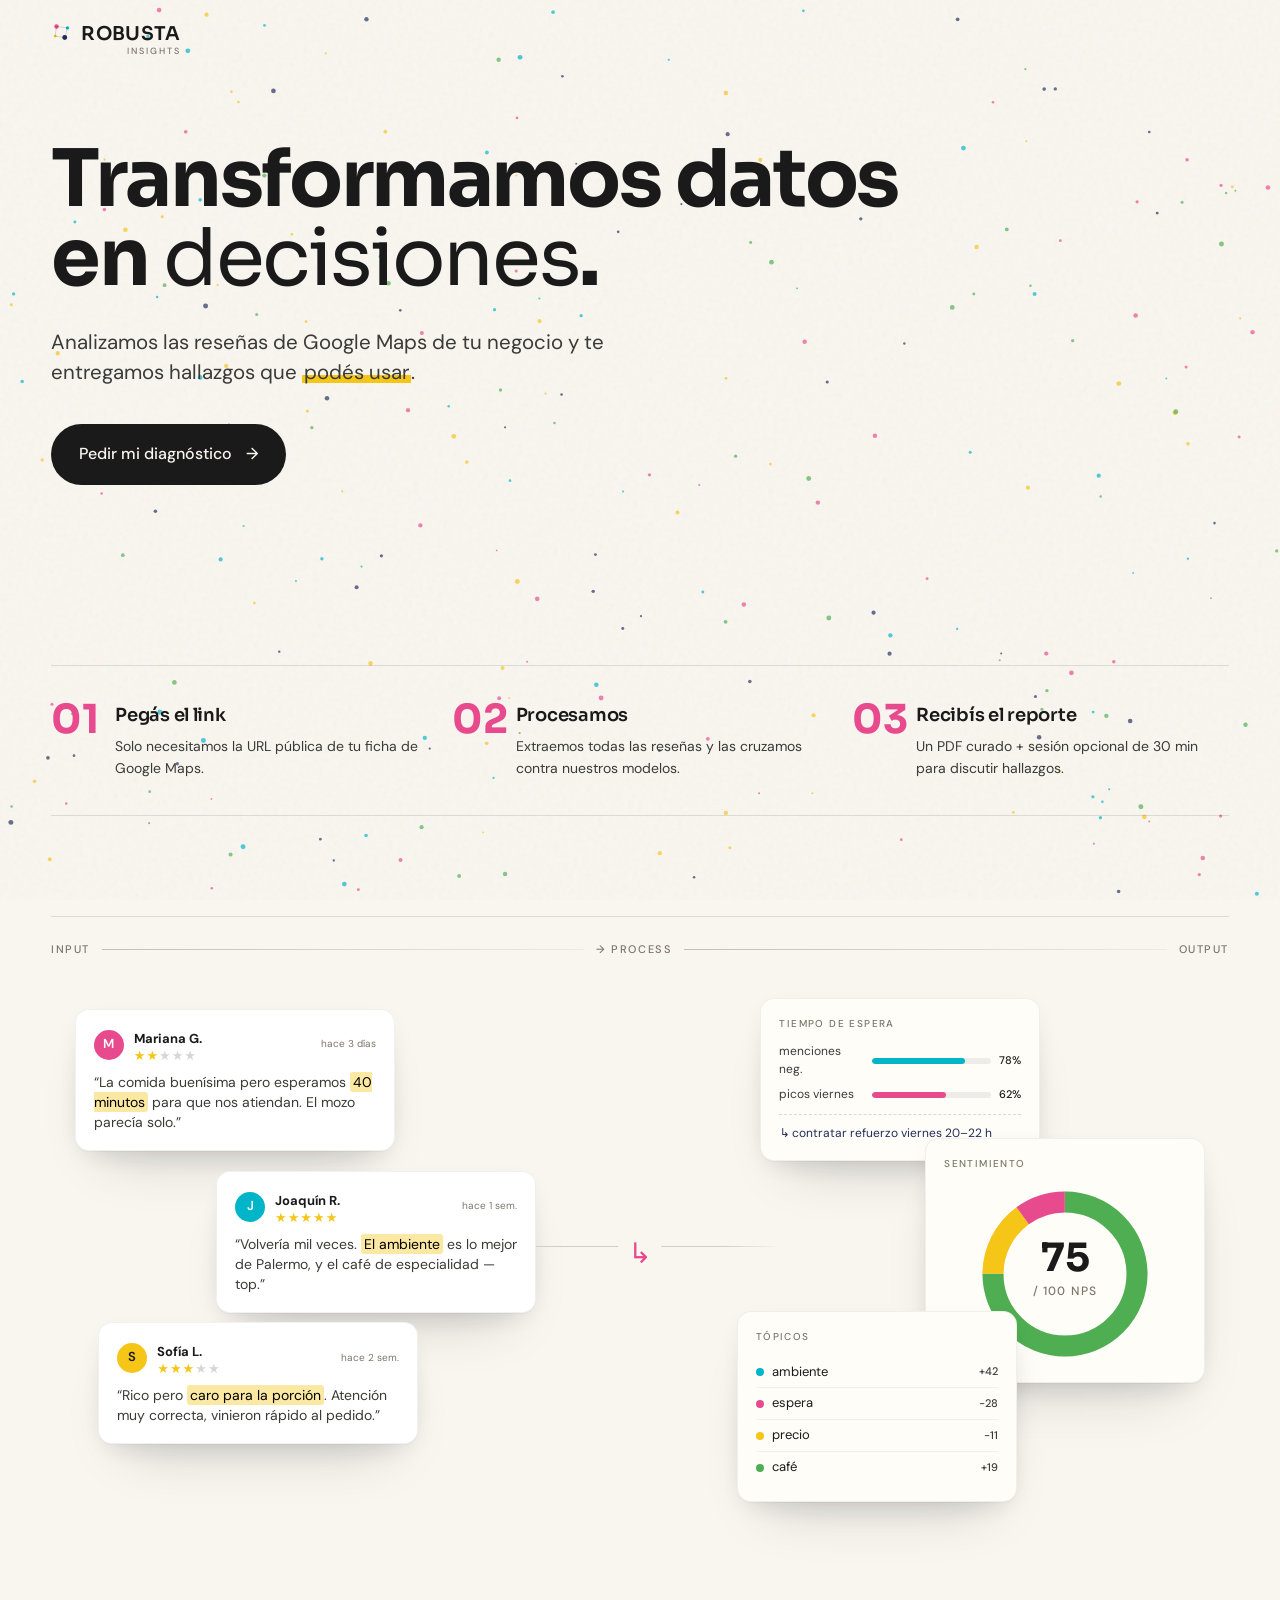
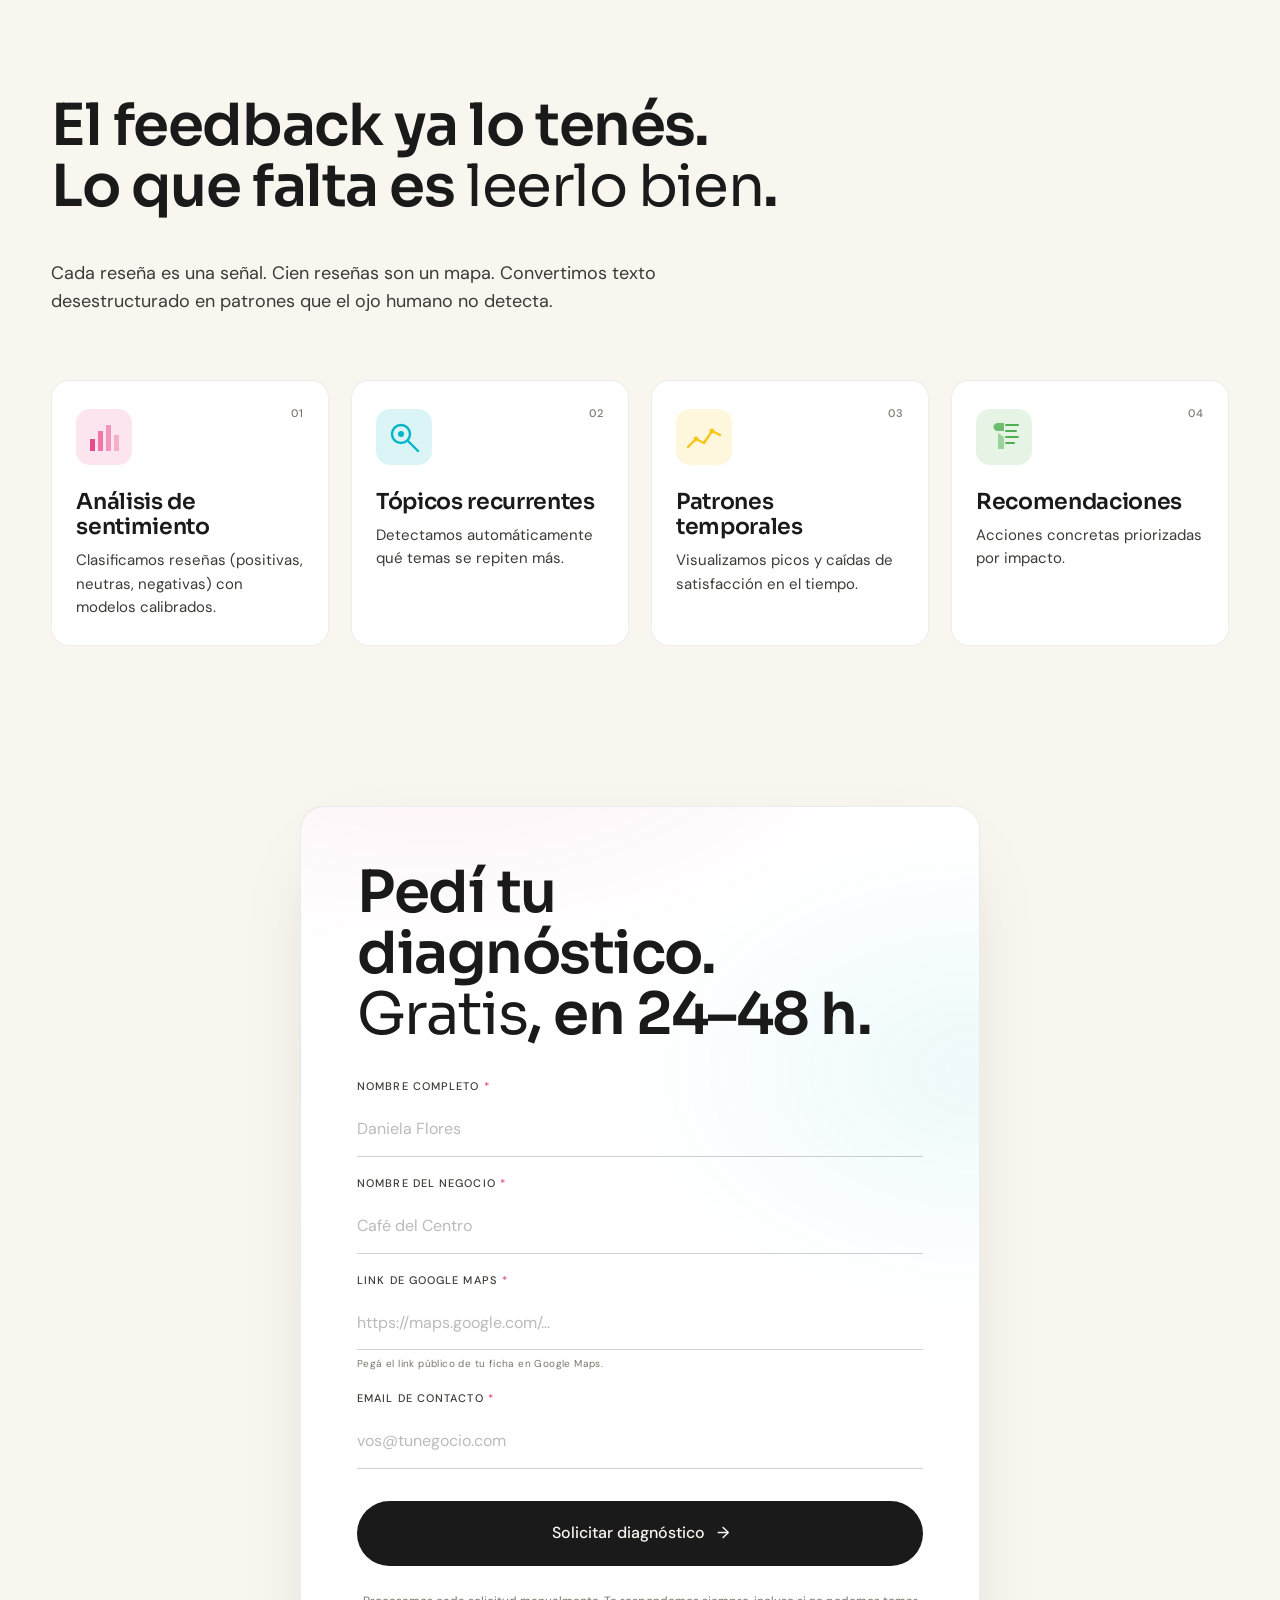
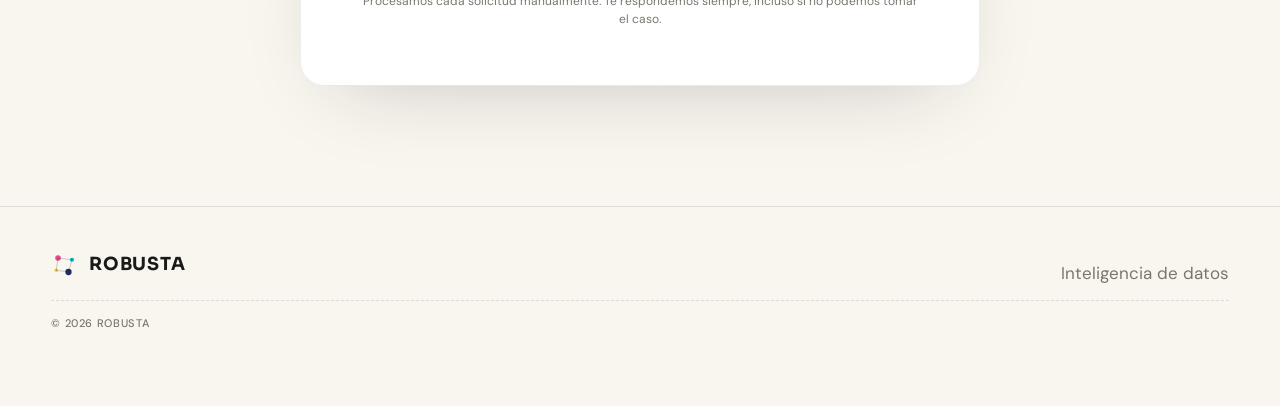
==== commit f57872af: "Remove navbar CTA — hero CTA is enough, reduce visual noise" ====
--- a/index.html
+++ b/index.html
@@ -48,12 +48,6 @@
       <small class="brand-sub">Insights</small>
     </span>
   </a>
-  <nav class="nav-meta">
-    <a href="#solicitar" class="cta-pill">
-      Solicitar diagnóstico
-      <svg width="14" height="14" viewBox="0 0 24 24" fill="none"><path d="M5 12h14M13 6l6 6-6 6" stroke="currentColor" stroke-width="1.8" stroke-linecap="round" stroke-linejoin="round"/></svg>
-    </a>
-  </nav>
 </header>
 
 <main id="top">
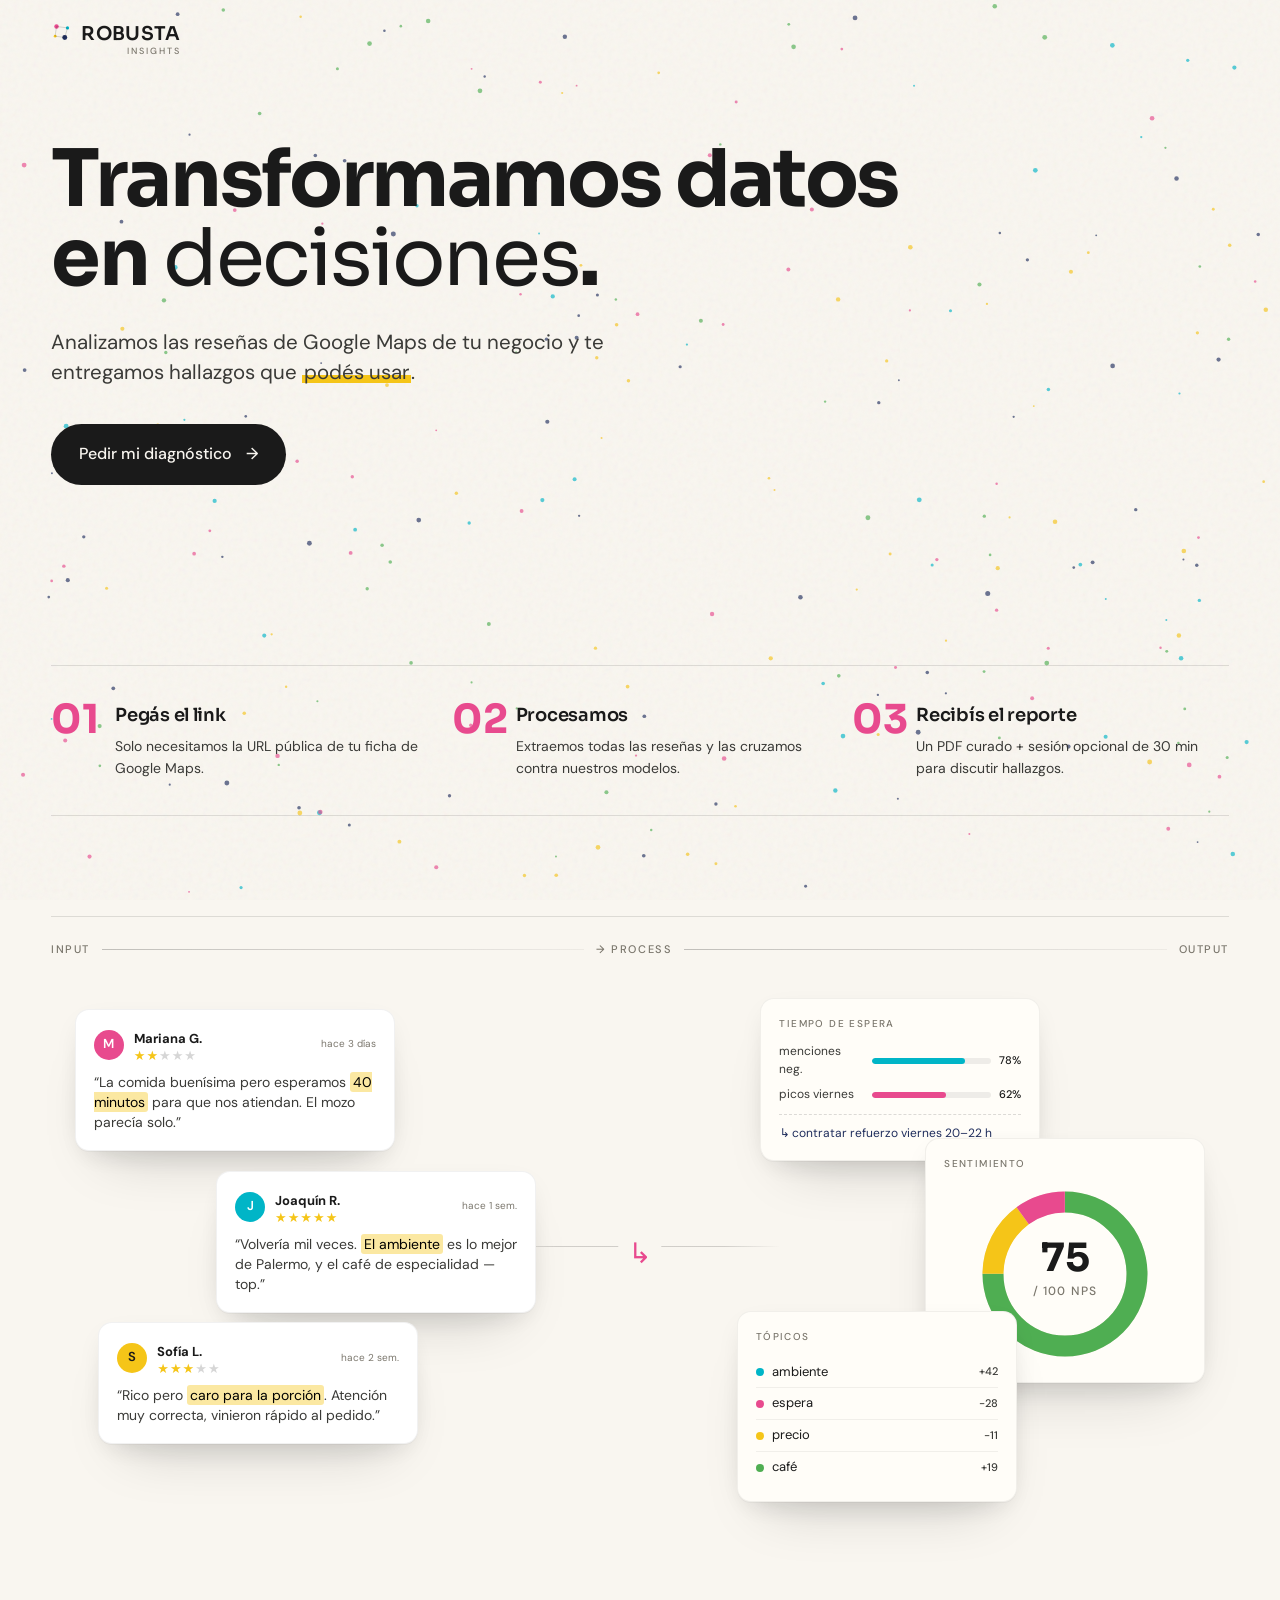
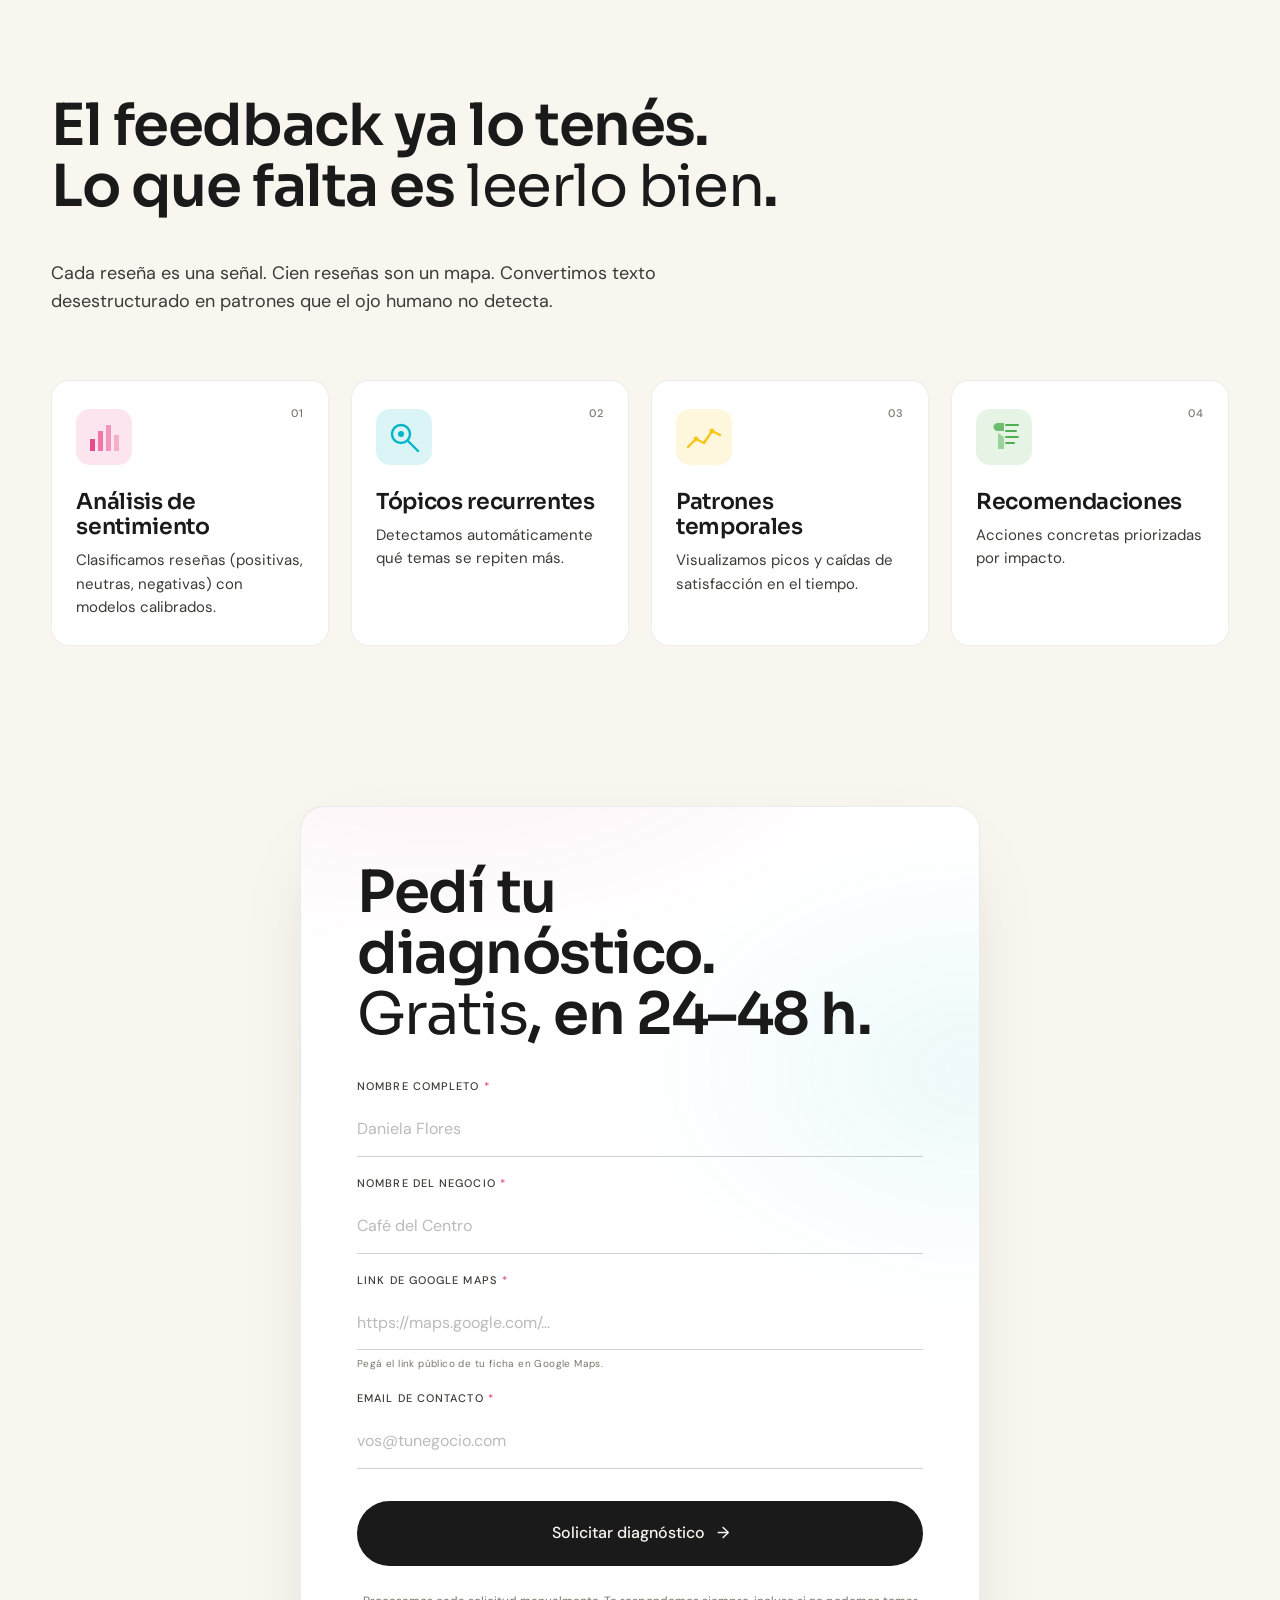
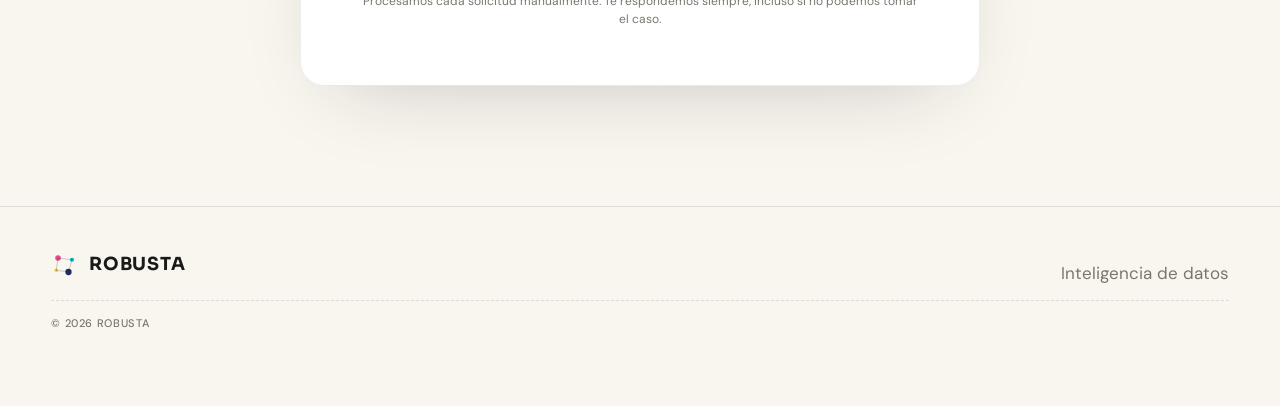
==== commit 2e9fbbe0: "Re-render OG image with real Sora typeface via headless Chrome - Square 1200x1200 PNG with proper So" ====
--- a/index.html
+++ b/index.html
@@ -14,12 +14,12 @@
 <meta property="og:url" content="https://robusta.qzz.io/" />
 <meta property="og:image" content="https://robusta.qzz.io/og-image.png" />
 <meta property="og:image:width" content="1200" />
-<meta property="og:image:height" content="630" />
+<meta property="og:image:height" content="1200" />
 <meta property="og:image:alt" content="ROBUSTA Insights — Transformamos datos en decisiones" />
 <meta property="og:locale" content="es_AR" />
 
 <!-- Twitter Card -->
-<meta name="twitter:card" content="summary_large_image" />
+<meta name="twitter:card" content="summary" />
 <meta name="twitter:title" content="Diagnóstico de Reputación Digital — ROBUSTA" />
 <meta name="twitter:description" content="Analizamos las reseñas de Google Maps de tu negocio y te entregamos un diagnóstico con insights accionables en 24–48 horas." />
 <meta name="twitter:image" content="https://robusta.qzz.io/og-image.png" />
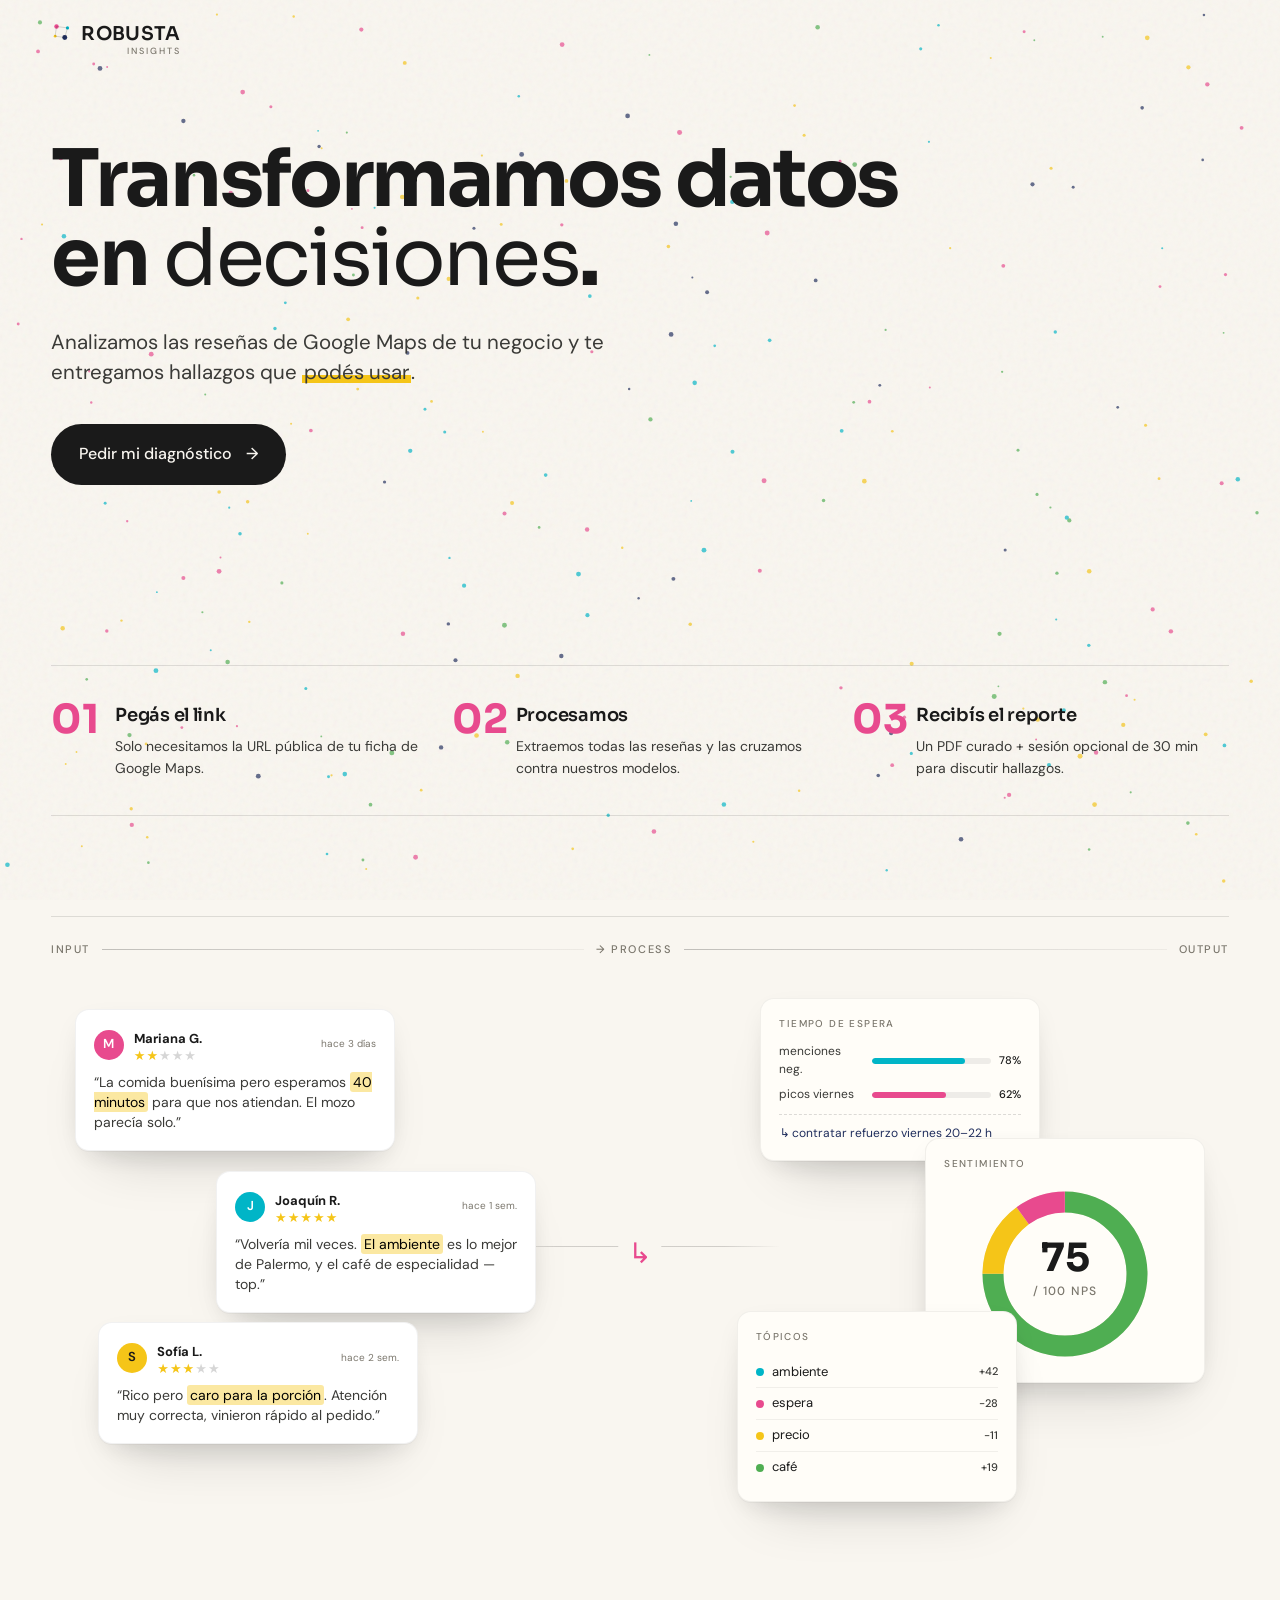
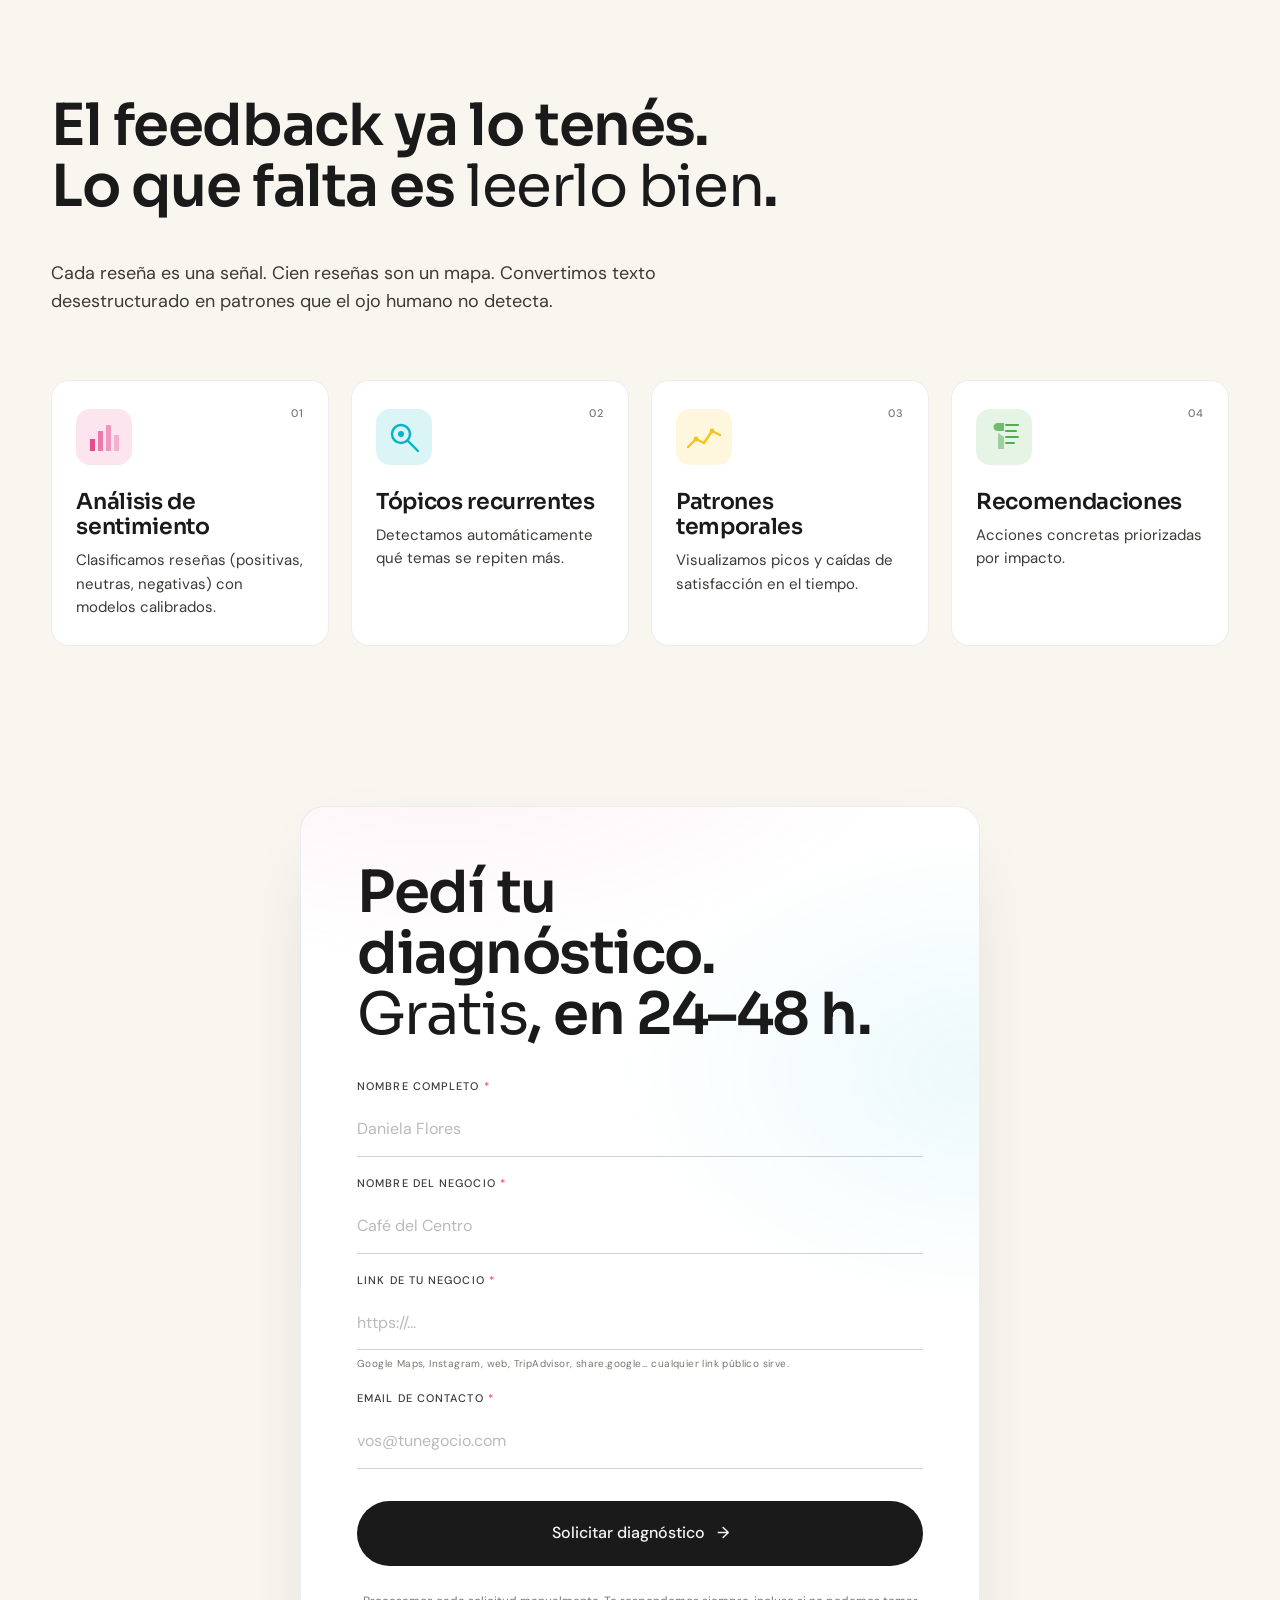
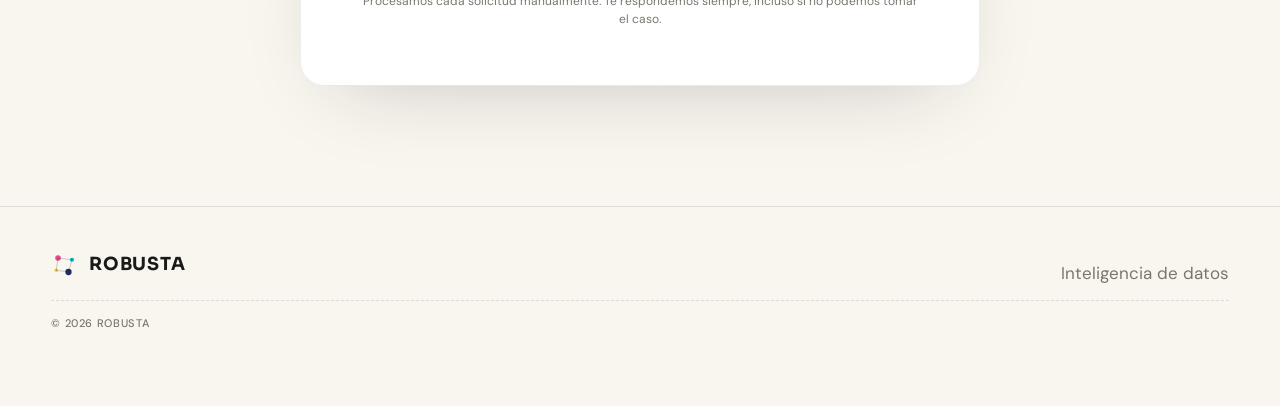
==== commit 3d0d3ff3: "Accept any public business link, not only Google Maps URLs Lead form was rejecting valid links (e.g." ====
--- a/index.html
+++ b/index.html
@@ -244,9 +244,9 @@
         </div>
 
         <div class="field">
-          <label for="link">Link de Google Maps <span>*</span></label>
-          <input id="link" name="link" type="url" required placeholder="https://maps.google.com/..." pattern=".*(maps\.google\.com|goo\.gl/maps|maps\.app\.goo\.gl).*" />
-          <small class="hint">Pegá el link público de tu ficha en Google Maps.</small>
+          <label for="link">Link de tu negocio <span>*</span></label>
+          <input id="link" name="link" type="url" required placeholder="https://..." />
+          <small class="hint">Google Maps, Instagram, web, TripAdvisor, share.google… cualquier link público sirve.</small>
         </div>
 
         <div class="field">
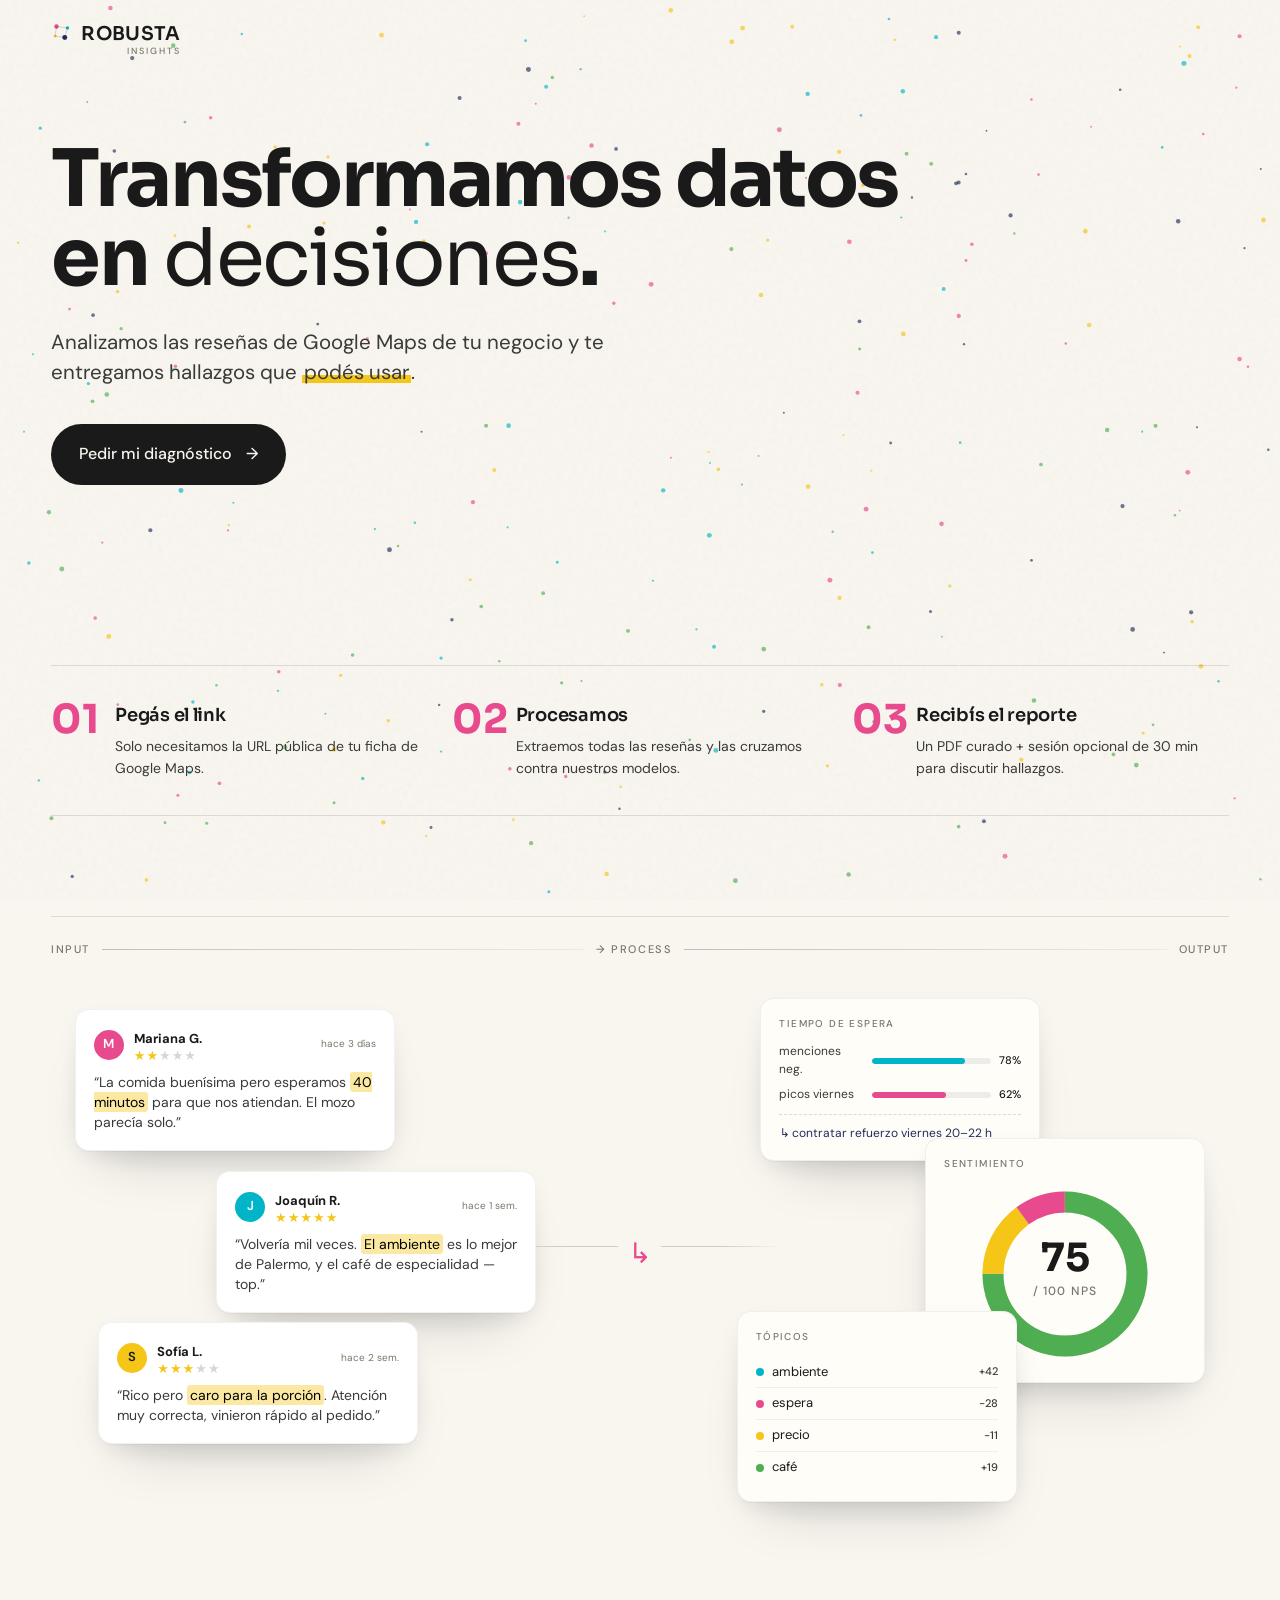
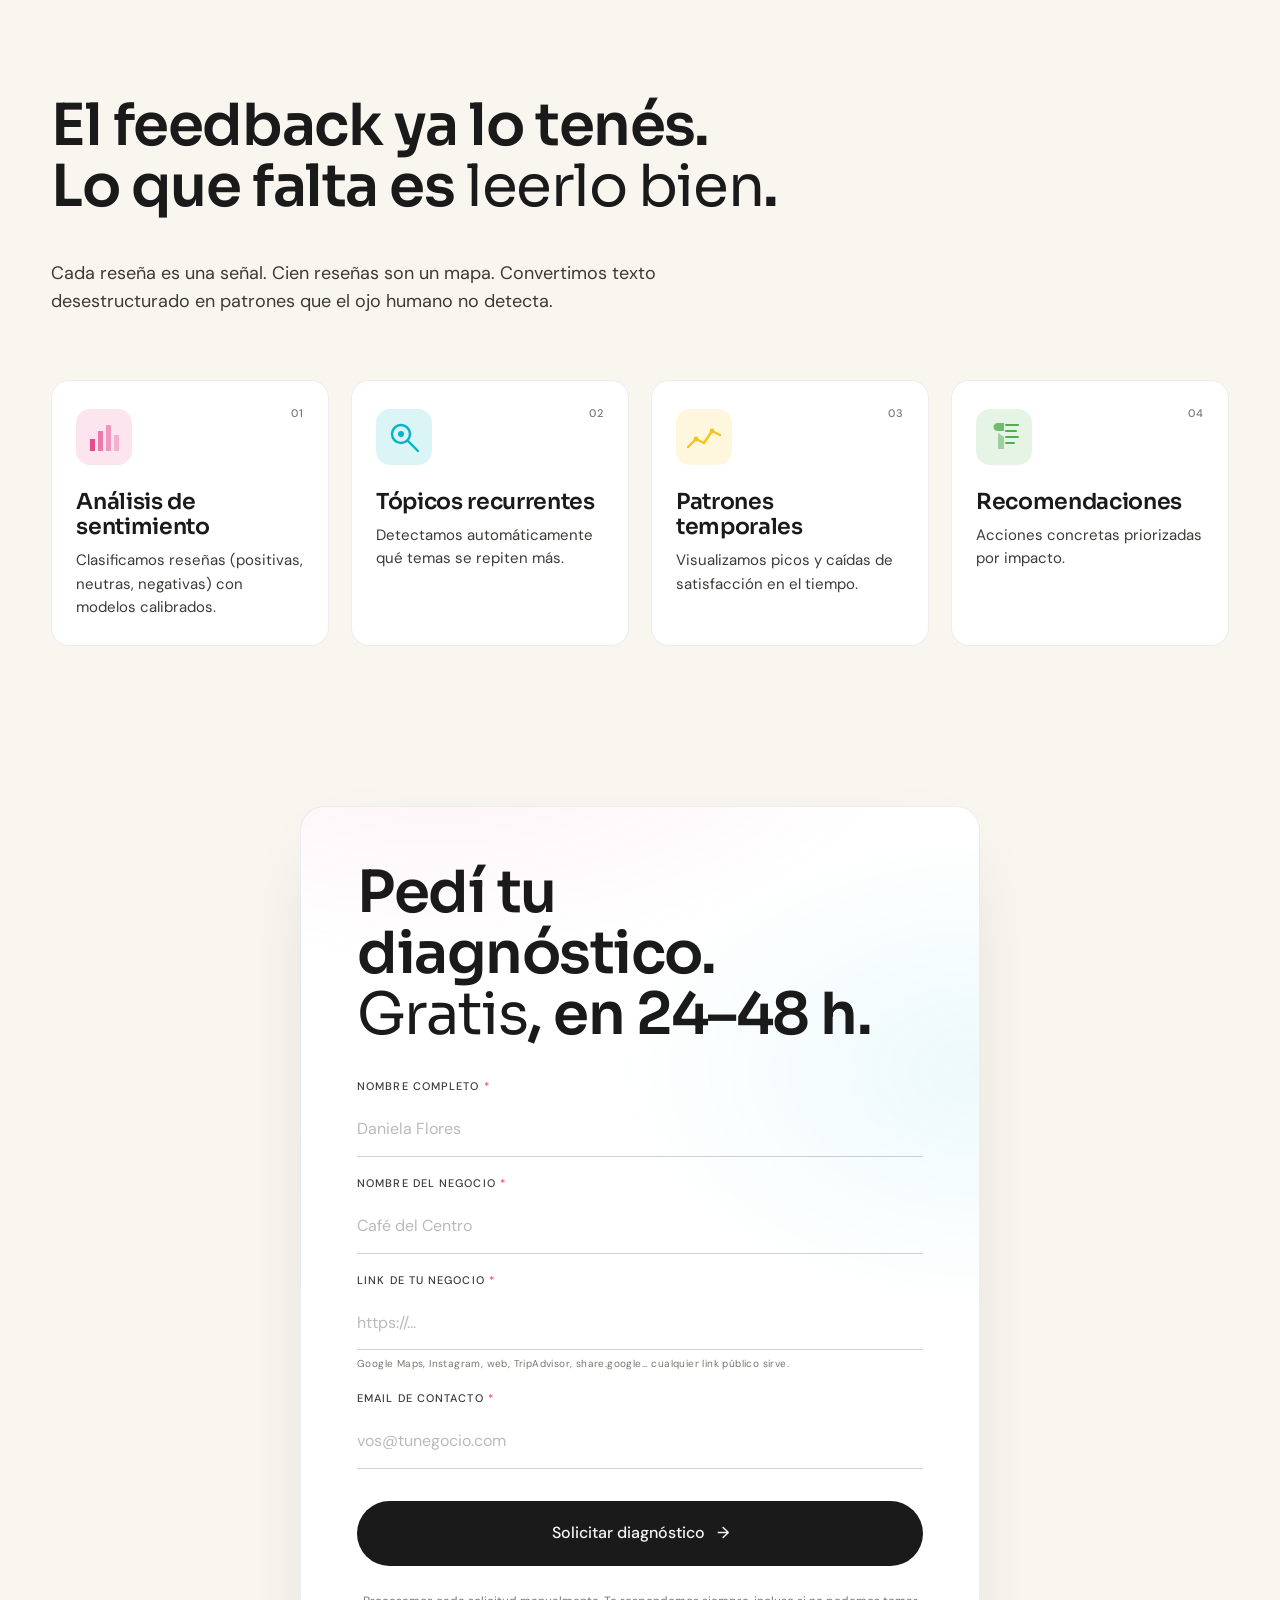
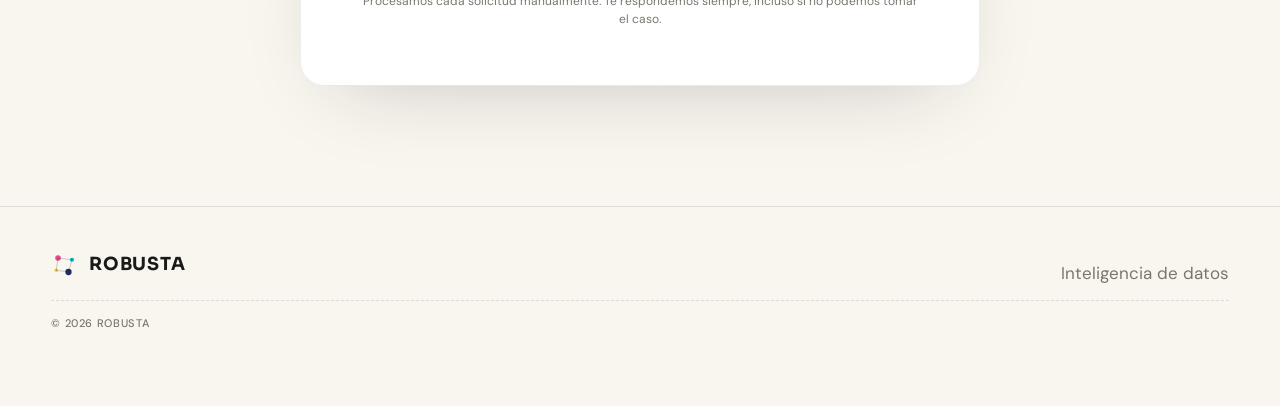
==== commit fe4e3ac7: "Drop type=url native validation and cache-bust assets Native type=url validation plus a stale cached" ====
--- a/index.html
+++ b/index.html
@@ -27,7 +27,7 @@
 <link rel="preconnect" href="https://fonts.googleapis.com">
 <link rel="preconnect" href="https://fonts.gstatic.com" crossorigin>
 <link href="https://fonts.googleapis.com/css2?family=Sora:wght@400;600;700&family=DM+Sans:wght@400;500&display=swap" rel="stylesheet">
-<link rel="stylesheet" href="styles.css" />
+<link rel="stylesheet" href="styles.css?v=2" />
 </head>
 <body>
 
@@ -245,7 +245,7 @@
 
         <div class="field">
           <label for="link">Link de tu negocio <span>*</span></label>
-          <input id="link" name="link" type="url" required placeholder="https://..." />
+          <input id="link" name="link" type="text" inputmode="url" required placeholder="https://..." />
           <small class="hint">Google Maps, Instagram, web, TripAdvisor, share.google… cualquier link público sirve.</small>
         </div>
 
@@ -291,6 +291,6 @@
 </main>
 
 <script src="graph.js"></script>
-<script src="app.js"></script>
+<script src="app.js?v=2"></script>
 </body>
 </html>
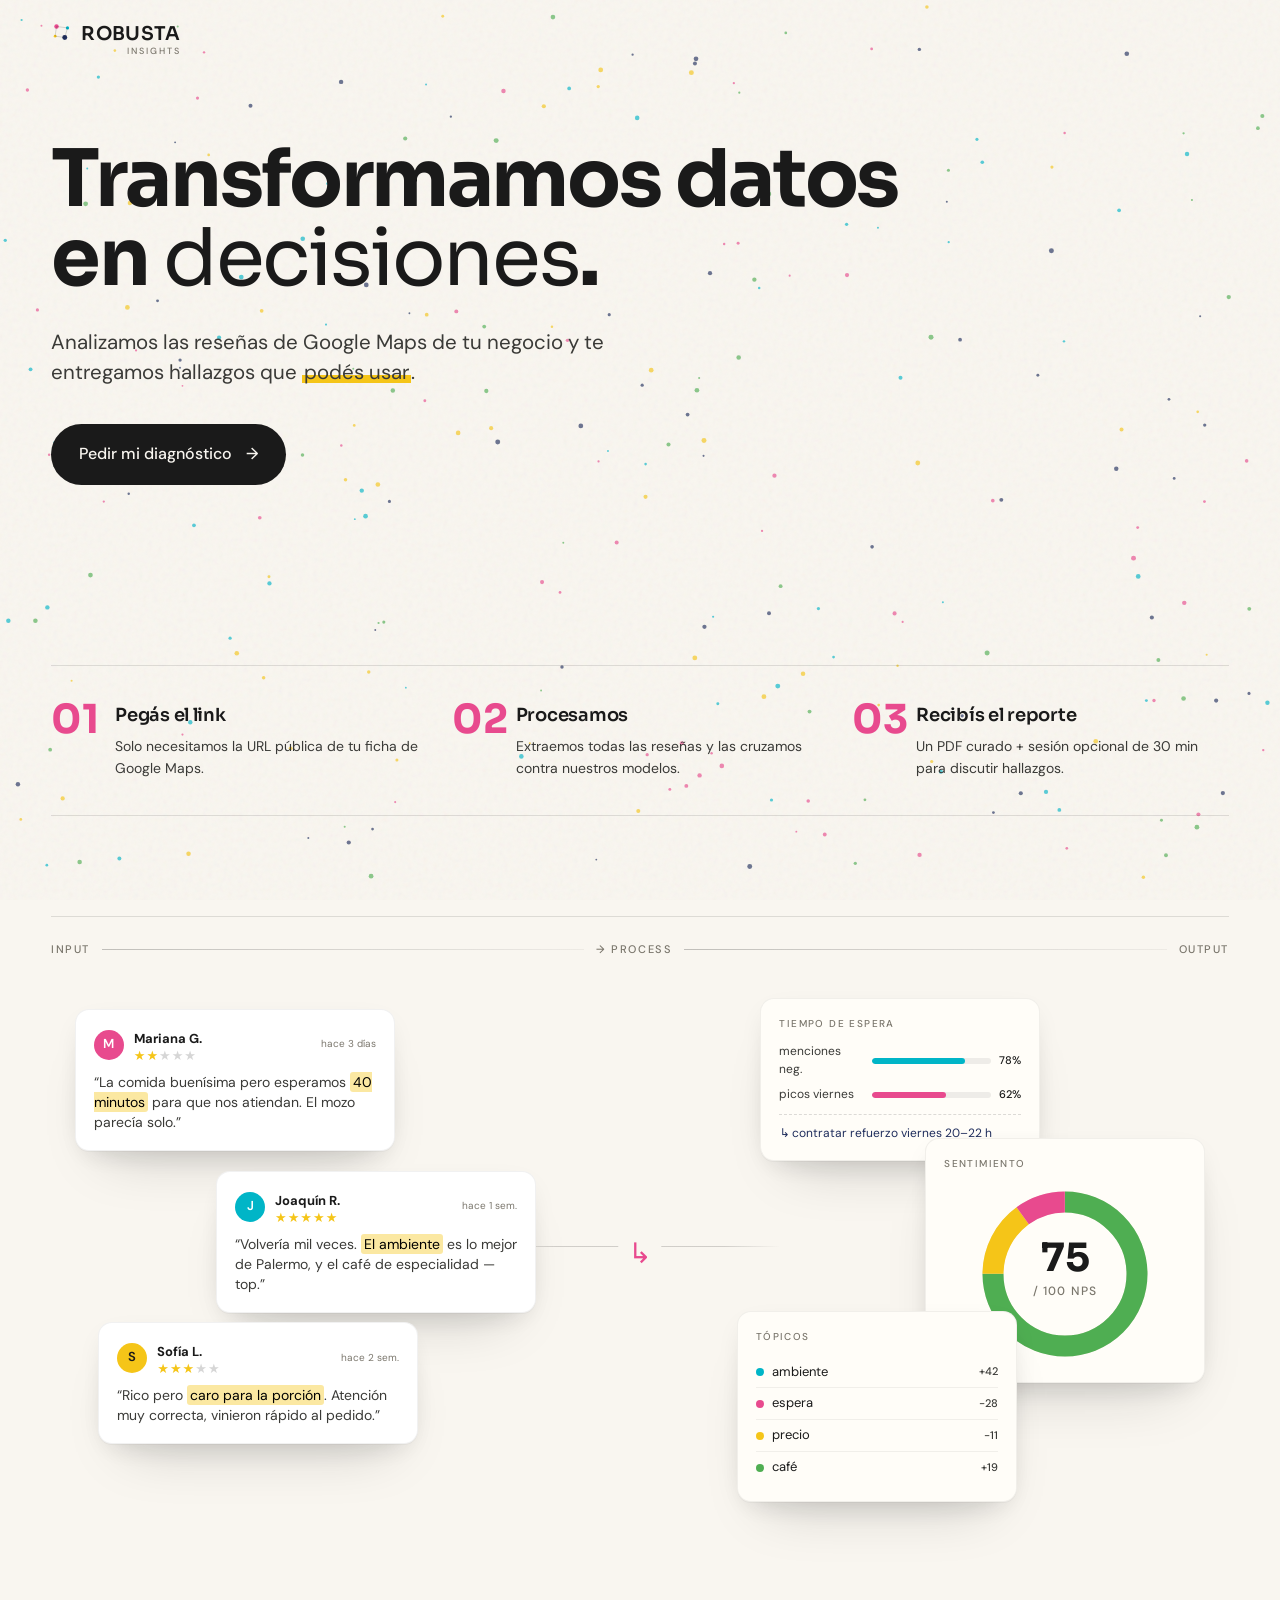
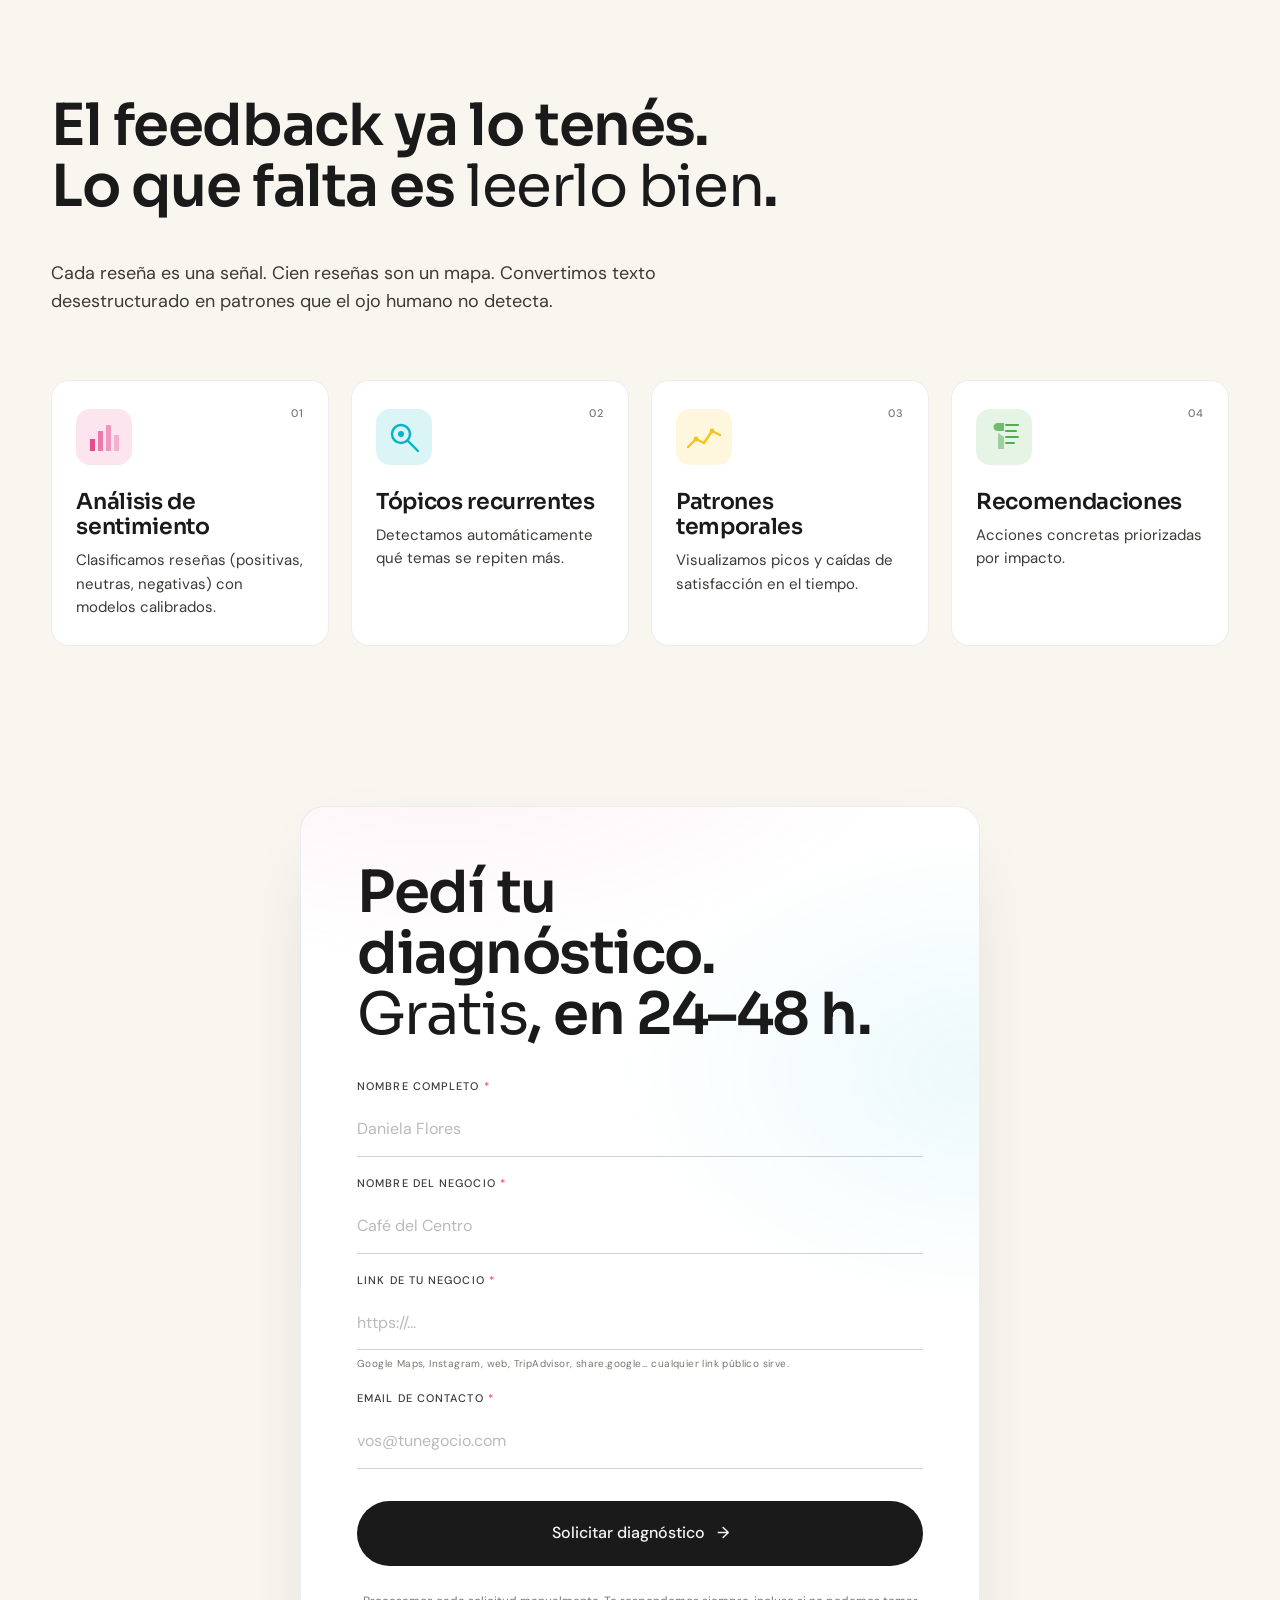
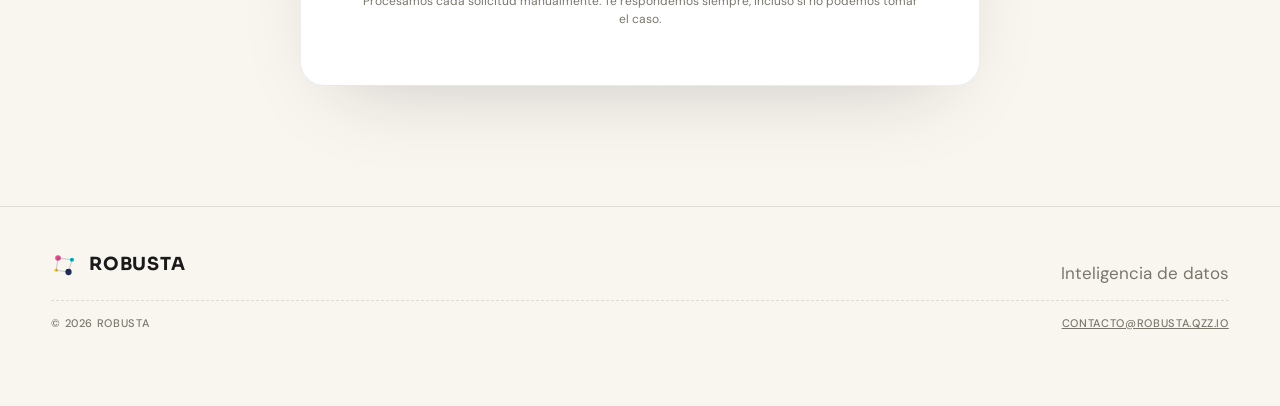
==== commit 377f0406: "Add contact email to footer Co-Authored-By: Claude Opus 4.7 (1M context) <noreply@anthropic.com>" ====
--- a/index.html
+++ b/index.html
@@ -286,6 +286,7 @@
     </div>
     <div class="foot-row sub">
       <span class="muted small">© 2026 ROBUSTA</span>
+      <a class="muted small" href="mailto:contacto@robusta.qzz.io">contacto@robusta.qzz.io</a>
     </div>
   </footer>
 </main>
